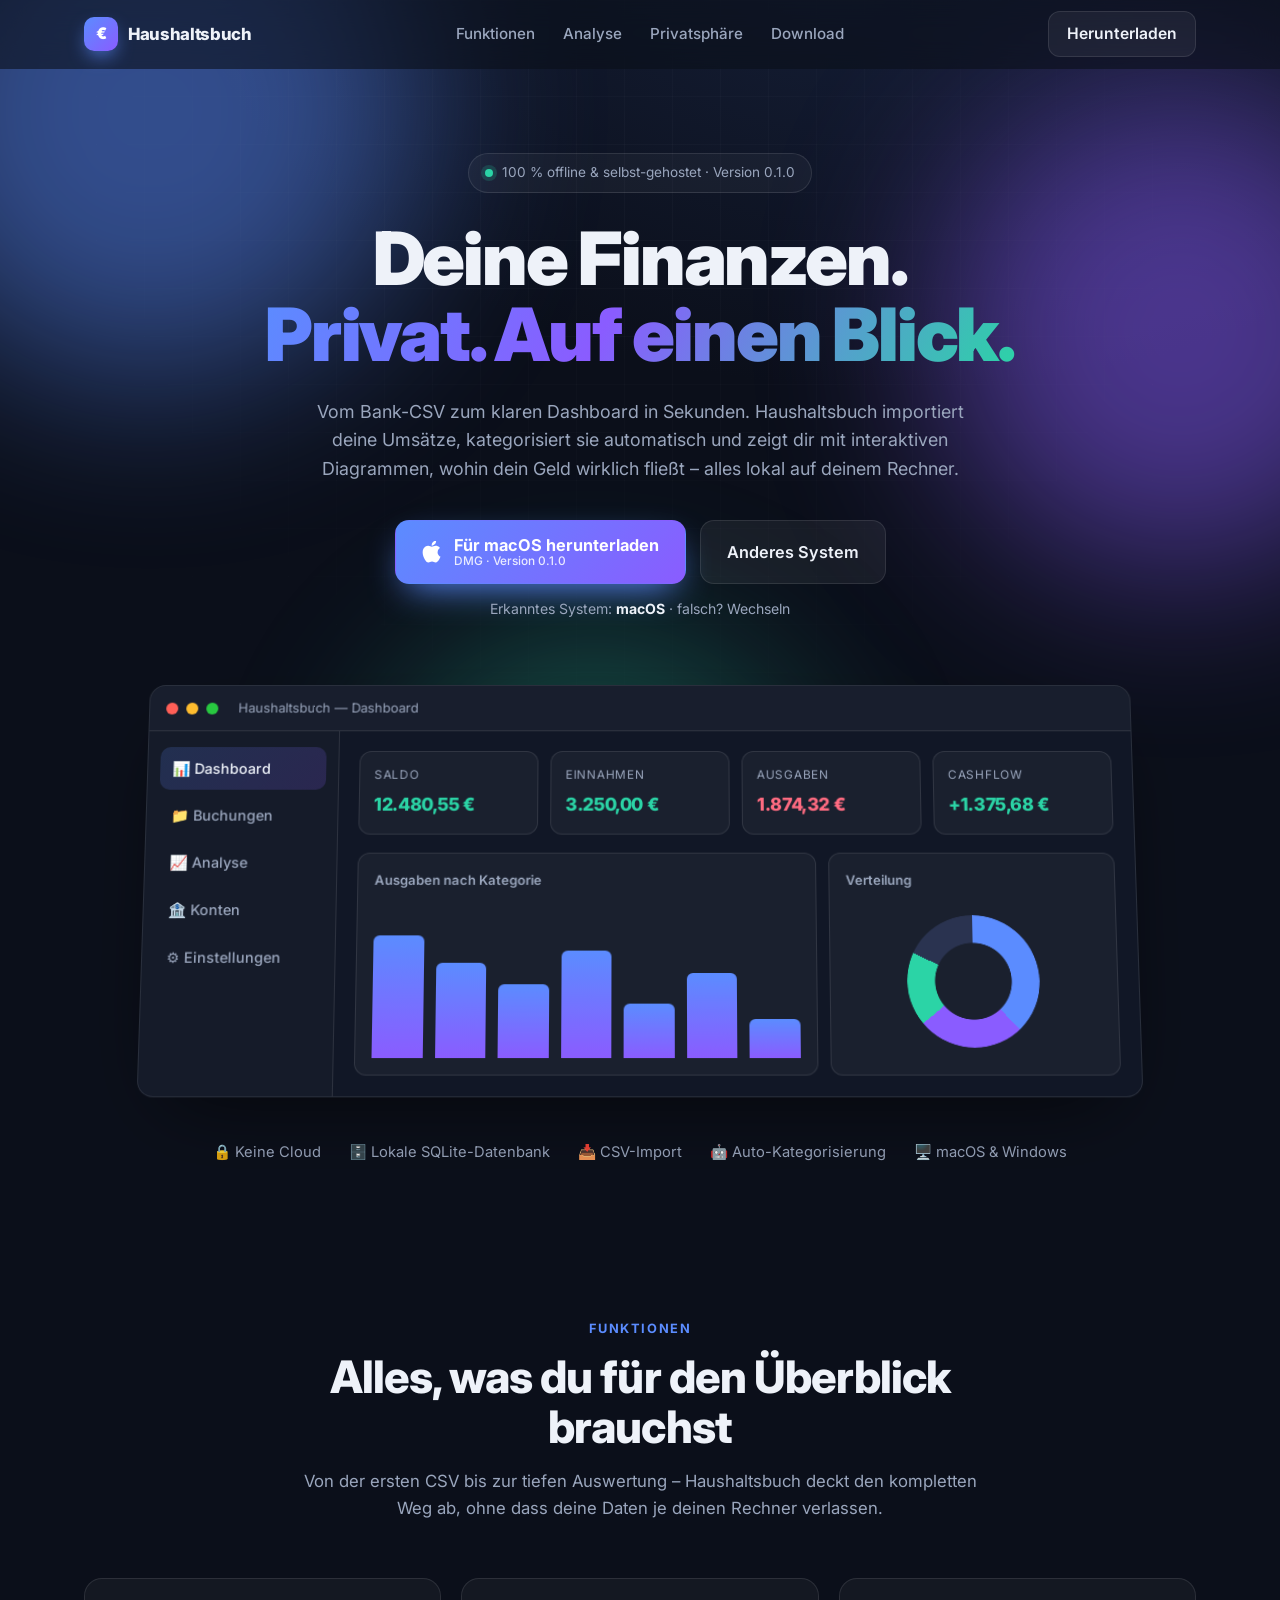
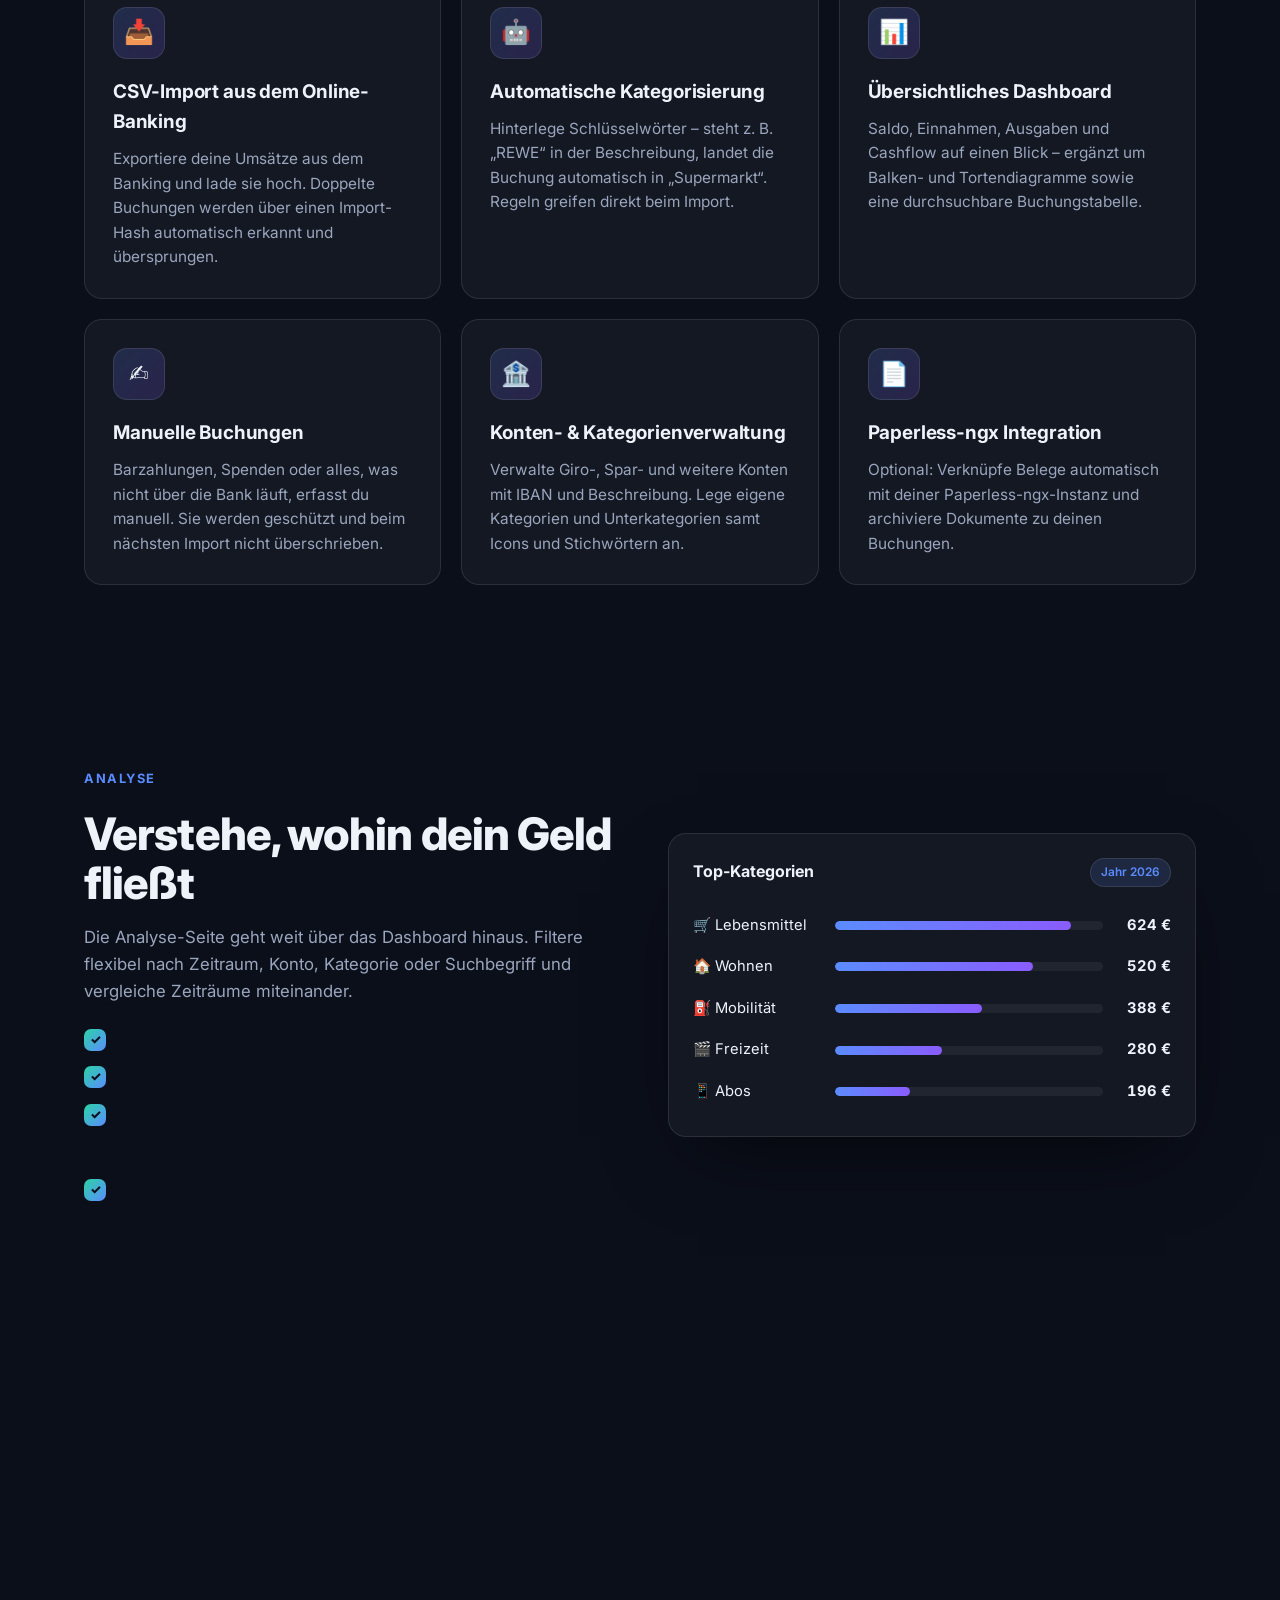
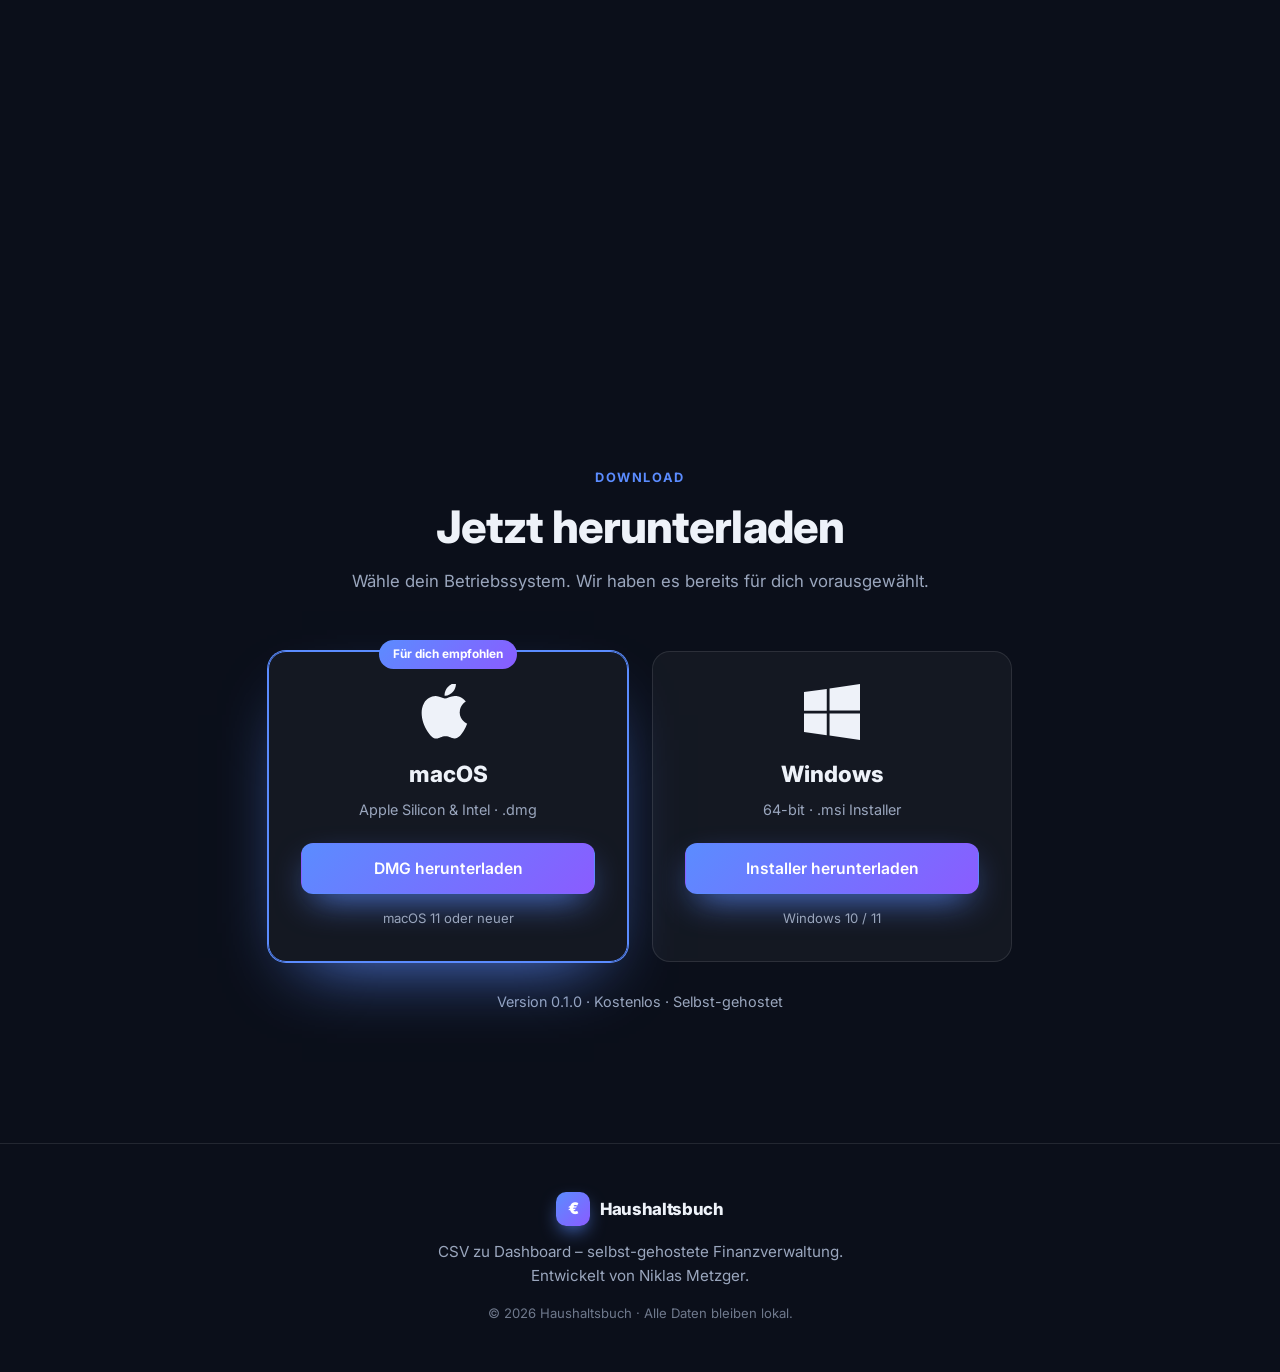
==== index.html @ 510caa5b "Initial commit: Landing page" ====
<!DOCTYPE html>
<html lang="de">
<head>
  <meta charset="UTF-8" />
  <meta name="viewport" content="width=device-width, initial-scale=1.0" />
  <title>Haushaltsbuch – Deine Finanzen. Privat. Auf einen Blick.</title>
  <meta name="description" content="Haushaltsbuch ist eine selbst-gehostete Desktop-App für deine Finanzen: CSV-Import, automatische Kategorisierung, Dashboard und tiefe Analysen – komplett offline und privat." />
  <meta name="theme-color" content="#0b0f1a" />
  <link rel="preconnect" href="https://fonts.googleapis.com" />
  <link rel="preconnect" href="https://fonts.gstatic.com" crossorigin />
  <link href="https://fonts.googleapis.com/css2?family=Inter:wght@400;500;600;700;800;900&display=swap" rel="stylesheet" />
  <link rel="stylesheet" href="styles.css" />
</head>
<body>
  <!-- Animierter Hintergrund -->
  <div class="bg-aurora" aria-hidden="true">
    <div class="blob blob-1"></div>
    <div class="blob blob-2"></div>
    <div class="blob blob-3"></div>
    <div class="grid-overlay"></div>
  </div>

  <!-- Navigation -->
  <header class="nav" id="nav">
    <div class="container nav-inner">
      <a class="brand" href="#top">
        <span class="brand-mark">€</span>
        <span class="brand-name">Haushaltsbuch</span>
      </a>
      <nav class="nav-links">
        <a href="#features">Funktionen</a>
        <a href="#analyse">Analyse</a>
        <a href="#privacy">Privatsphäre</a>
        <a href="#download">Download</a>
      </nav>
      <a href="#download" class="btn btn-ghost nav-cta">Herunterladen</a>
    </div>
  </header>

  <!-- Hero -->
  <main id="top">
    <section class="hero container">
      <div class="hero-badge">
        <span class="dot"></span> 100&nbsp;% offline &amp; selbst-gehostet · Version 0.1.0
      </div>
      <h1 class="hero-title">
        Deine Finanzen.<br />
        <span class="gradient-text">Privat. Auf einen Blick.</span>
      </h1>
      <p class="hero-sub">
        Vom Bank-CSV zum klaren Dashboard in Sekunden. Haushaltsbuch importiert deine
        Umsätze, kategorisiert sie automatisch und zeigt dir mit interaktiven Diagrammen,
        wohin dein Geld wirklich fließt – alles lokal auf deinem Rechner.
      </p>

      <!-- Download-Bereich mit OS-Erkennung -->
      <div class="hero-cta" id="download-hero">
        <a href="#" class="btn btn-primary btn-lg" id="primary-download">
          <span class="os-icon" id="primary-os-icon"></span>
          <span class="btn-label">
            <span class="btn-main" id="primary-download-label">Herunterladen</span>
            <span class="btn-sub" id="primary-download-sub">Wird erkannt …</span>
          </span>
        </a>
        <button class="btn btn-secondary btn-lg" id="toggle-os" type="button">
          Anderes System
        </button>
      </div>
      <p class="hero-detect" id="detect-note">System wird erkannt …</p>

      <!-- App-Mockup -->
      <div class="hero-shot">
        <div class="window">
          <div class="window-bar">
            <span class="wb-dot red"></span>
            <span class="wb-dot yellow"></span>
            <span class="wb-dot green"></span>
            <span class="window-title">Haushaltsbuch — Dashboard</span>
          </div>
          <div class="window-body">
            <aside class="app-side">
              <div class="side-item active">📊 Dashboard</div>
              <div class="side-item">📁 Buchungen</div>
              <div class="side-item">📈 Analyse</div>
              <div class="side-item">🏦 Konten</div>
              <div class="side-item">⚙️ Einstellungen</div>
            </aside>
            <div class="app-main">
              <div class="kpi-row">
                <div class="kpi">
                  <span class="kpi-label">Saldo</span>
                  <span class="kpi-value pos">12.480,55 €</span>
                </div>
                <div class="kpi">
                  <span class="kpi-label">Einnahmen</span>
                  <span class="kpi-value pos">3.250,00 €</span>
                </div>
                <div class="kpi">
                  <span class="kpi-label">Ausgaben</span>
                  <span class="kpi-value neg">1.874,32 €</span>
                </div>
                <div class="kpi">
                  <span class="kpi-label">Cashflow</span>
                  <span class="kpi-value pos">+1.375,68 €</span>
                </div>
              </div>
              <div class="chart-row">
                <div class="chart-card">
                  <span class="chart-title">Ausgaben nach Kategorie</span>
                  <div class="bars">
                    <span style="--h: 80%"></span>
                    <span style="--h: 62%"></span>
                    <span style="--h: 48%"></span>
                    <span style="--h: 70%"></span>
                    <span style="--h: 35%"></span>
                    <span style="--h: 55%"></span>
                    <span style="--h: 25%"></span>
                  </div>
                </div>
                <div class="chart-card">
                  <span class="chart-title">Verteilung</span>
                  <div class="donut"></div>
                </div>
              </div>
            </div>
          </div>
        </div>
      </div>

      <div class="trust-row">
        <span>🔒 Keine Cloud</span>
        <span>🗄️ Lokale SQLite-Datenbank</span>
        <span>📥 CSV-Import</span>
        <span>🤖 Auto-Kategorisierung</span>
        <span>🖥️ macOS &amp; Windows</span>
      </div>
    </section>

    <!-- Features -->
    <section class="section container" id="features">
      <div class="section-head">
        <span class="eyebrow">Funktionen</span>
        <h2>Alles, was du für den Überblick brauchst</h2>
        <p>Von der ersten CSV bis zur tiefen Auswertung – Haushaltsbuch deckt den
          kompletten Weg ab, ohne dass deine Daten je deinen Rechner verlassen.</p>
      </div>

      <div class="feature-grid">
        <article class="feature-card">
          <div class="fc-icon">📥</div>
          <h3>CSV-Import aus dem Online-Banking</h3>
          <p>Exportiere deine Umsätze aus dem Banking und lade sie hoch. Doppelte Buchungen
            werden über einen Import-Hash automatisch erkannt und übersprungen.</p>
        </article>
        <article class="feature-card">
          <div class="fc-icon">🤖</div>
          <h3>Automatische Kategorisierung</h3>
          <p>Hinterlege Schlüsselwörter – steht z.&nbsp;B. „REWE“ in der Beschreibung, landet
            die Buchung automatisch in „Supermarkt“. Regeln greifen direkt beim Import.</p>
        </article>
        <article class="feature-card">
          <div class="fc-icon">📊</div>
          <h3>Übersichtliches Dashboard</h3>
          <p>Saldo, Einnahmen, Ausgaben und Cashflow auf einen Blick – ergänzt um
            Balken- und Tortendiagramme sowie eine durchsuchbare Buchungstabelle.</p>
        </article>
        <article class="feature-card">
          <div class="fc-icon">✍️</div>
          <h3>Manuelle Buchungen</h3>
          <p>Barzahlungen, Spenden oder alles, was nicht über die Bank läuft, erfasst du
            manuell. Sie werden geschützt und beim nächsten Import nicht überschrieben.</p>
        </article>
        <article class="feature-card">
          <div class="fc-icon">🏦</div>
          <h3>Konten- &amp; Kategorienverwaltung</h3>
          <p>Verwalte Giro-, Spar- und weitere Konten mit IBAN und Beschreibung. Lege eigene
            Kategorien und Unterkategorien samt Icons und Stichwörtern an.</p>
        </article>
        <article class="feature-card">
          <div class="fc-icon">📄</div>
          <h3>Paperless-ngx Integration</h3>
          <p>Optional: Verknüpfe Belege automatisch mit deiner Paperless-ngx-Instanz und
            archiviere Dokumente zu deinen Buchungen.</p>
        </article>
      </div>
    </section>

    <!-- Analyse Showcase -->
    <section class="section container" id="analyse">
      <div class="split">
        <div class="split-text">
          <span class="eyebrow">Analyse</span>
          <h2>Verstehe, wohin dein Geld fließt</h2>
          <p>Die Analyse-Seite geht weit über das Dashboard hinaus. Filtere flexibel nach
            Zeitraum, Konto, Kategorie oder Suchbegriff und vergleiche Zeiträume miteinander.</p>
          <ul class="check-list">
            <li>Top-Kategorien nach Ausgaben</li>
            <li>Prozentualer Anteil je Kategorie</li>
            <li>Vergleichsansichten über Monate &amp; Jahre</li>
            <li>Voller Filtersatz: Jahr, Monat, Konto, Kategorie, Suche</li>
            <li>Export gefilterter Buchungen als CSV</li>
          </ul>
        </div>
        <div class="split-visual">
          <div class="analysis-card">
            <div class="ac-head">
              <span>Top-Kategorien</span>
              <span class="ac-pill">Jahr 2026</span>
            </div>
            <div class="ac-row"><span>🛒 Lebensmittel</span><span class="ac-bar"><i style="--w:88%"></i></span><b>624 €</b></div>
            <div class="ac-row"><span>🏠 Wohnen</span><span class="ac-bar"><i style="--w:74%"></i></span><b>520 €</b></div>
            <div class="ac-row"><span>⛽ Mobilität</span><span class="ac-bar"><i style="--w:55%"></i></span><b>388 €</b></div>
            <div class="ac-row"><span>🎬 Freizeit</span><span class="ac-bar"><i style="--w:40%"></i></span><b>280 €</b></div>
            <div class="ac-row"><span>📱 Abos</span><span class="ac-bar"><i style="--w:28%"></i></span><b>196 €</b></div>
          </div>
        </div>
      </div>
    </section>

    <!-- Privacy -->
    <section class="section container" id="privacy">
      <div class="privacy-band">
        <div class="pb-content">
          <span class="eyebrow light">Privatsphäre by Design</span>
          <h2>Deine Daten bleiben bei dir – Punkt.</h2>
          <p>Haushaltsbuch läuft als native Desktop-App. Alle Buchungen liegen in einer
            lokalen SQLite-Datenbank auf deinem Gerät. Keine Konten, kein Tracking,
            keine Cloud, kein Abo.</p>
          <div class="pb-stats">
            <div><b>0</b><span>Daten in der Cloud</span></div>
            <div><b>1</b><span>lokale Datenbank-Datei</span></div>
            <div><b>∞</b><span>Buchungen &amp; Konten</span></div>
          </div>
        </div>
      </div>
    </section>

    <!-- Download -->
    <section class="section container" id="download">
      <div class="section-head">
        <span class="eyebrow">Download</span>
        <h2>Jetzt herunterladen</h2>
        <p>Wähle dein Betriebssystem. Wir haben es bereits für dich vorausgewählt.</p>
      </div>

      <div class="download-grid">
        <div class="dl-card" data-os="mac" id="dl-mac">
          <div class="dl-os-icon mac"></div>
          <h3>macOS</h3>
          <p class="dl-meta">Apple Silicon &amp; Intel · .dmg</p>
          <a class="btn btn-primary btn-block" href="assets/downloads/Haushaltsbuch_0.1.0_macos.dmg" download>
            DMG herunterladen
          </a>
          <span class="dl-note">macOS 11 oder neuer</span>
        </div>

        <div class="dl-card" data-os="windows" id="dl-windows">
          <div class="dl-os-icon win"></div>
          <h3>Windows</h3>
          <p class="dl-meta">64-bit · .msi Installer</p>
          <a class="btn btn-primary btn-block" href="assets/downloads/Haushaltsbuch_0.1.0_x64.msi" download>
            Installer herunterladen
          </a>
          <span class="dl-note">Windows 10 / 11</span>
        </div>
      </div>
      <p class="dl-foot">Version 0.1.0 · Kostenlos · Selbst-gehostet</p>
    </section>
  </main>

  <footer class="footer">
    <div class="container footer-inner">
      <div class="brand">
        <span class="brand-mark">€</span>
        <span class="brand-name">Haushaltsbuch</span>
      </div>
      <p class="footer-copy">CSV zu Dashboard – selbst-gehostete Finanzverwaltung.<br />
        Entwickelt von Niklas Metzger.</p>
      <p class="footer-fine">© <span id="year"></span> Haushaltsbuch · Alle Daten bleiben lokal.</p>
    </div>
  </footer>

  <script src="app.js"></script>
</body>
</html>
---- styles.css ----
/* ===== Tokens ===== */
:root {
  --bg: #0b0f1a;
  --bg-soft: #111726;
  --surface: rgba(255, 255, 255, 0.04);
  --surface-2: rgba(255, 255, 255, 0.06);
  --border: rgba(255, 255, 255, 0.10);
  --text: #eef2f9;
  --muted: #9aa6bd;
  --brand: #5b8cff;
  --brand-2: #8a5cff;
  --accent: #2bd4a6;
  --neg: #ff6b81;
  --radius: 18px;
  --radius-sm: 12px;
  --maxw: 1160px;
  --shadow: 0 30px 80px -30px rgba(0, 0, 0, 0.7);
}

* { box-sizing: border-box; margin: 0; padding: 0; }

html { scroll-behavior: smooth; }

body {
  font-family: 'Inter', system-ui, -apple-system, sans-serif;
  background: var(--bg);
  color: var(--text);
  line-height: 1.6;
  -webkit-font-smoothing: antialiased;
  overflow-x: hidden;
}

.container { width: 100%; max-width: var(--maxw); margin-inline: auto; padding-inline: 24px; }

a { color: inherit; text-decoration: none; }

/* ===== Animated background ===== */
.bg-aurora {
  position: fixed; inset: 0; z-index: -1; overflow: hidden;
  background: radial-gradient(1200px 800px at 70% -10%, #16203a 0%, transparent 60%), var(--bg);
}
.blob { position: absolute; border-radius: 50%; filter: blur(90px); opacity: 0.5; will-change: transform; }
.blob-1 { width: 540px; height: 540px; background: var(--brand); top: -160px; left: -120px; animation: float1 18s ease-in-out infinite; }
.blob-2 { width: 480px; height: 480px; background: var(--brand-2); top: 10%; right: -140px; animation: float2 22s ease-in-out infinite; }
.blob-3 { width: 420px; height: 420px; background: var(--accent); bottom: -160px; left: 30%; animation: float3 26s ease-in-out infinite; opacity: 0.35; }
.grid-overlay {
  position: absolute; inset: 0;
  background-image: linear-gradient(var(--border) 1px, transparent 1px), linear-gradient(90deg, var(--border) 1px, transparent 1px);
  background-size: 48px 48px;
  mask-image: radial-gradient(circle at 50% 20%, black, transparent 75%);
  opacity: 0.25;
}
@keyframes float1 { 50% { transform: translate(80px, 60px) scale(1.1); } }
@keyframes float2 { 50% { transform: translate(-70px, 50px) scale(1.05); } }
@keyframes float3 { 50% { transform: translate(40px, -60px) scale(1.12); } }

/* ===== Nav ===== */
.nav {
  position: sticky; top: 0; z-index: 50;
  backdrop-filter: blur(14px);
  background: rgba(11, 15, 26, 0.6);
  border-bottom: 1px solid transparent;
  transition: border-color .3s, background .3s;
}
.nav.scrolled { border-color: var(--border); background: rgba(11, 15, 26, 0.85); }
.nav-inner { display: flex; align-items: center; justify-content: space-between; height: 68px; }
.brand { display: flex; align-items: center; gap: 10px; font-weight: 800; }
.brand-mark {
  display: grid; place-items: center; width: 34px; height: 34px; border-radius: 10px;
  background: linear-gradient(135deg, var(--brand), var(--brand-2));
  font-weight: 900; color: white; box-shadow: 0 8px 20px -6px var(--brand);
}
.brand-name { font-size: 1.05rem; letter-spacing: -0.02em; }
.nav-links { display: flex; gap: 28px; }
.nav-links a { color: var(--muted); font-weight: 500; font-size: 0.95rem; transition: color .2s; }
.nav-links a:hover { color: var(--text); }
.nav-cta { padding: 9px 18px !important; }

/* ===== Buttons ===== */
.btn {
  display: inline-flex; align-items: center; justify-content: center; gap: 10px;
  font-family: inherit; font-weight: 600; font-size: 0.98rem; cursor: pointer;
  border: 1px solid transparent; border-radius: 12px; padding: 12px 22px;
  transition: transform .15s ease, box-shadow .25s ease, background .25s ease, border-color .25s;
}
.btn:active { transform: translateY(1px); }
.btn-primary {
  background: linear-gradient(135deg, var(--brand), var(--brand-2)); color: white;
  box-shadow: 0 14px 36px -12px var(--brand);
}
.btn-primary:hover { box-shadow: 0 18px 44px -10px var(--brand); transform: translateY(-2px); }
.btn-secondary { background: var(--surface-2); color: var(--text); border-color: var(--border); }
.btn-secondary:hover { background: var(--surface); border-color: rgba(255,255,255,0.22); }
.btn-ghost { background: var(--surface-2); border-color: var(--border); color: var(--text); }
.btn-ghost:hover { border-color: rgba(255,255,255,0.25); }
.btn-lg { padding: 15px 26px; font-size: 1.02rem; border-radius: 14px; }
.btn-block { width: 100%; }
.btn-label { display: flex; flex-direction: column; align-items: flex-start; line-height: 1.15; }
.btn-main { font-weight: 700; }
.btn-sub { font-size: 0.74rem; font-weight: 500; opacity: 0.85; }

/* OS icon in button */
.os-icon { width: 22px; height: 22px; display: inline-block; background: currentColor;
  -webkit-mask-size: contain; mask-size: contain; -webkit-mask-repeat: no-repeat; mask-repeat: no-repeat;
  -webkit-mask-position: center; mask-position: center; }
.os-icon.mac { -webkit-mask-image: url("assets/apple.svg"); mask-image: url("assets/apple.svg"); }
.os-icon.win { -webkit-mask-image: url("assets/windows.svg"); mask-image: url("assets/windows.svg"); }

/* ===== Hero ===== */
.hero { text-align: center; padding-top: 84px; padding-bottom: 60px; }
.hero-badge {
  display: inline-flex; align-items: center; gap: 9px;
  background: var(--surface); border: 1px solid var(--border); color: var(--muted);
  padding: 8px 16px; border-radius: 999px; font-size: 0.85rem; margin-bottom: 28px;
}
.hero-badge .dot { width: 8px; height: 8px; border-radius: 50%; background: var(--accent); box-shadow: 0 0 0 4px rgba(43,212,166,.18); }
.hero-title { font-size: clamp(2.6rem, 6vw, 4.6rem); font-weight: 900; letter-spacing: -0.03em; line-height: 1.04; }
.gradient-text {
  background: linear-gradient(120deg, var(--brand), var(--brand-2) 45%, var(--accent));
  -webkit-background-clip: text; background-clip: text; -webkit-text-fill-color: transparent;
}
.hero-sub { max-width: 660px; margin: 24px auto 0; color: var(--muted); font-size: 1.12rem; }

.hero-cta { display: flex; gap: 14px; justify-content: center; flex-wrap: wrap; margin-top: 36px; }
.hero-detect { margin-top: 14px; color: var(--muted); font-size: 0.88rem; }
.hero-detect b { color: var(--text); }

/* ===== App mockup ===== */
.hero-shot { margin-top: 64px; perspective: 1600px; }
.window {
  max-width: 980px; margin-inline: auto; text-align: left;
  background: var(--bg-soft); border: 1px solid var(--border); border-radius: 16px;
  box-shadow: var(--shadow); overflow: hidden;
  transform: rotateX(6deg); transform-origin: top center;
  animation: rise 1s cubic-bezier(.2,.7,.2,1) both;
}
@keyframes rise { from { opacity: 0; transform: rotateX(16deg) translateY(40px); } to { opacity: 1; transform: rotateX(6deg) translateY(0); } }
.window-bar { display: flex; align-items: center; gap: 8px; padding: 12px 16px; background: rgba(255,255,255,0.03); border-bottom: 1px solid var(--border); }
.wb-dot { width: 12px; height: 12px; border-radius: 50%; }
.wb-dot.red { background: #ff5f57; } .wb-dot.yellow { background: #febc2e; } .wb-dot.green { background: #28c840; }
.window-title { margin-left: 12px; font-size: 0.82rem; color: var(--muted); }
.window-body { display: grid; grid-template-columns: 190px 1fr; min-height: 360px; }
.app-side { border-right: 1px solid var(--border); padding: 16px 12px; display: flex; flex-direction: column; gap: 4px; background: rgba(255,255,255,0.015); }
.side-item { padding: 10px 12px; border-radius: 10px; color: var(--muted); font-size: 0.9rem; font-weight: 500; }
.side-item.active { background: linear-gradient(135deg, rgba(91,140,255,.18), rgba(138,92,255,.18)); color: var(--text); }
.app-main { padding: 20px; display: flex; flex-direction: column; gap: 18px; }
.kpi-row { display: grid; grid-template-columns: repeat(4, 1fr); gap: 12px; }
.kpi { background: var(--surface); border: 1px solid var(--border); border-radius: var(--radius-sm); padding: 14px; display: flex; flex-direction: column; gap: 6px; }
.kpi-label { font-size: 0.74rem; color: var(--muted); text-transform: uppercase; letter-spacing: .06em; }
.kpi-value { font-size: 1.12rem; font-weight: 800; letter-spacing: -0.02em; }
.kpi-value.pos { color: var(--accent); } .kpi-value.neg { color: var(--neg); }
.chart-row { display: grid; grid-template-columns: 1.6fr 1fr; gap: 12px; flex: 1; }
.chart-card { background: var(--surface); border: 1px solid var(--border); border-radius: var(--radius-sm); padding: 16px; display: flex; flex-direction: column; gap: 14px; }
.chart-title { font-size: 0.82rem; color: var(--muted); font-weight: 600; }
.bars { display: flex; align-items: flex-end; gap: 12px; height: 150px; }
.bars span { flex: 1; height: var(--h); border-radius: 6px 6px 0 0;
  background: linear-gradient(180deg, var(--brand), var(--brand-2)); animation: grow 1.2s cubic-bezier(.2,.7,.2,1) both; }
@keyframes grow { from { height: 0; } }
.donut { width: 130px; height: 130px; margin: auto; border-radius: 50%;
  background: conic-gradient(var(--brand) 0 38%, var(--brand-2) 38% 64%, var(--accent) 64% 82%, #2a3350 82% 100%);
  -webkit-mask: radial-gradient(circle 38px at center, transparent 98%, black 100%); mask: radial-gradient(circle 38px at center, transparent 98%, black 100%); }

.trust-row { display: flex; flex-wrap: wrap; gap: 14px 28px; justify-content: center; margin-top: 48px; color: var(--muted); font-size: 0.92rem; }

/* ===== Sections ===== */
.section { padding-block: 90px; }
.section-head { text-align: center; max-width: 680px; margin: 0 auto 56px; }
.eyebrow { display: inline-block; font-size: 0.8rem; font-weight: 700; letter-spacing: .12em; text-transform: uppercase;
  color: var(--brand); margin-bottom: 14px; }
.eyebrow.light { color: rgba(255,255,255,0.7); }
.section h2 { font-size: clamp(1.9rem, 4vw, 2.8rem); font-weight: 800; letter-spacing: -0.02em; line-height: 1.1; }
.section-head p { margin-top: 16px; color: var(--muted); font-size: 1.05rem; }

/* Feature grid */
.feature-grid { display: grid; grid-template-columns: repeat(3, 1fr); gap: 20px; }
.feature-card { background: var(--surface); border: 1px solid var(--border); border-radius: var(--radius); padding: 28px;
  transition: transform .25s, border-color .25s, background .25s; }
.feature-card:hover { transform: translateY(-6px); border-color: rgba(91,140,255,.45); background: var(--surface-2); }
.fc-icon { width: 52px; height: 52px; display: grid; place-items: center; font-size: 1.5rem; border-radius: 14px;
  background: linear-gradient(135deg, rgba(91,140,255,.18), rgba(138,92,255,.18)); border: 1px solid var(--border); margin-bottom: 18px; }
.feature-card h3 { font-size: 1.18rem; font-weight: 700; letter-spacing: -0.01em; }
.feature-card p { margin-top: 10px; color: var(--muted); font-size: 0.96rem; }

/* Split / analysis */
.split { display: grid; grid-template-columns: 1fr 1fr; gap: 56px; align-items: center; }
.split-text h2 { margin-top: 6px; }
.split-text > p { margin-top: 16px; color: var(--muted); font-size: 1.05rem; }
.check-list { list-style: none; margin-top: 24px; display: flex; flex-direction: column; gap: 12px; }
.check-list li { position: relative; padding-left: 32px; color: var(--text); }
.check-list li::before { content: "✓"; position: absolute; left: 0; top: 0; width: 22px; height: 22px; border-radius: 7px;
  display: grid; place-items: center; font-size: 0.8rem; font-weight: 800; color: var(--bg);
  background: linear-gradient(135deg, var(--accent), var(--brand)); }
.analysis-card { background: var(--surface); border: 1px solid var(--border); border-radius: var(--radius); padding: 24px; box-shadow: var(--shadow); }
.ac-head { display: flex; justify-content: space-between; align-items: center; margin-bottom: 18px; font-weight: 700; }
.ac-pill { font-size: 0.74rem; font-weight: 600; color: var(--brand); background: rgba(91,140,255,.14); border: 1px solid var(--border); padding: 4px 10px; border-radius: 999px; }
.ac-row { display: grid; grid-template-columns: 130px 1fr 56px; align-items: center; gap: 12px; padding: 9px 0; font-size: 0.92rem; }
.ac-row b { text-align: right; font-variant-numeric: tabular-nums; }
.ac-bar { height: 9px; background: rgba(255,255,255,0.06); border-radius: 999px; overflow: hidden; }
.ac-bar i { display: block; height: 100%; width: var(--w); border-radius: 999px; background: linear-gradient(90deg, var(--brand), var(--brand-2)); animation: barw 1.1s ease both; }
@keyframes barw { from { width: 0; } }

/* Privacy band */
.privacy-band { border-radius: 28px; overflow: hidden; position: relative;
  background: linear-gradient(135deg, rgba(91,140,255,.16), rgba(138,92,255,.16)); border: 1px solid var(--border); }
.pb-content { padding: 64px 48px; text-align: center; max-width: 720px; margin: 0 auto; }
.pb-content > p { margin-top: 16px; color: var(--muted); font-size: 1.08rem; }
.pb-stats { display: flex; justify-content: center; gap: 56px; margin-top: 40px; flex-wrap: wrap; }
.pb-stats div { display: flex; flex-direction: column; gap: 4px; }
.pb-stats b { font-size: 2.6rem; font-weight: 900; letter-spacing: -0.03em;
  background: linear-gradient(120deg, var(--brand), var(--accent)); -webkit-background-clip: text; background-clip: text; -webkit-text-fill-color: transparent; }
.pb-stats span { color: var(--muted); font-size: 0.9rem; }

/* Download */
.download-grid { display: grid; grid-template-columns: repeat(2, minmax(0, 360px)); gap: 24px; justify-content: center; }
.dl-card { background: var(--surface); border: 1px solid var(--border); border-radius: var(--radius); padding: 32px; text-align: center;
  transition: transform .25s, border-color .25s, box-shadow .25s; position: relative; }
.dl-card.recommended { border-color: var(--brand); box-shadow: 0 0 0 1px var(--brand), 0 30px 70px -34px var(--brand); transform: translateY(-4px); }
.dl-card.recommended::after { content: "Für dich empfohlen"; position: absolute; top: -12px; left: 50%; transform: translateX(-50%);
  background: linear-gradient(135deg, var(--brand), var(--brand-2)); color: white; font-size: 0.74rem; font-weight: 700;
  padding: 5px 14px; border-radius: 999px; white-space: nowrap; }
.dl-os-icon { width: 56px; height: 56px; margin: 0 auto 16px; background: var(--text);
  -webkit-mask-size: contain; mask-size: contain; -webkit-mask-repeat: no-repeat; mask-repeat: no-repeat; -webkit-mask-position: center; mask-position: center; }
.dl-os-icon.mac { -webkit-mask-image: url("assets/apple.svg"); mask-image: url("assets/apple.svg"); }
.dl-os-icon.win { -webkit-mask-image: url("assets/windows.svg"); mask-image: url("assets/windows.svg"); }
.dl-card h3 { font-size: 1.4rem; font-weight: 800; }
.dl-meta { color: var(--muted); font-size: 0.9rem; margin: 6px 0 22px; }
.dl-note { display: block; margin-top: 14px; color: var(--muted); font-size: 0.82rem; }
.dl-foot { text-align: center; margin-top: 28px; color: var(--muted); font-size: 0.9rem; }

/* Footer */
.footer { border-top: 1px solid var(--border); padding-block: 48px; margin-top: 40px; }
.footer-inner { display: flex; flex-direction: column; align-items: center; gap: 14px; text-align: center; }
.footer-copy { color: var(--muted); font-size: 0.95rem; }
.footer-fine { color: var(--muted); font-size: 0.82rem; opacity: 0.7; }

/* Reveal on scroll */
.reveal { opacity: 0; transform: translateY(28px); transition: opacity .7s ease, transform .7s ease; }
.reveal.in { opacity: 1; transform: none; }

/* ===== Responsive ===== */
@media (max-width: 900px) {
  .nav-links { display: none; }
  .feature-grid { grid-template-columns: 1fr 1fr; }
  .split { grid-template-columns: 1fr; gap: 36px; }
  .window-body { grid-template-columns: 1fr; }
  .app-side { flex-direction: row; overflow-x: auto; border-right: none; border-bottom: 1px solid var(--border); }
  .chart-row { grid-template-columns: 1fr; }
}
@media (max-width: 620px) {
  .feature-grid { grid-template-columns: 1fr; }
  .kpi-row { grid-template-columns: 1fr 1fr; }
  .download-grid { grid-template-columns: 1fr; }
  .pb-content { padding: 44px 24px; }
  .pb-stats { gap: 32px; }
  .hero-cta { flex-direction: column; }
  .btn-lg { width: 100%; }
}
@media (prefers-reduced-motion: reduce) {
  * { animation: none !important; transition: none !important; }
}
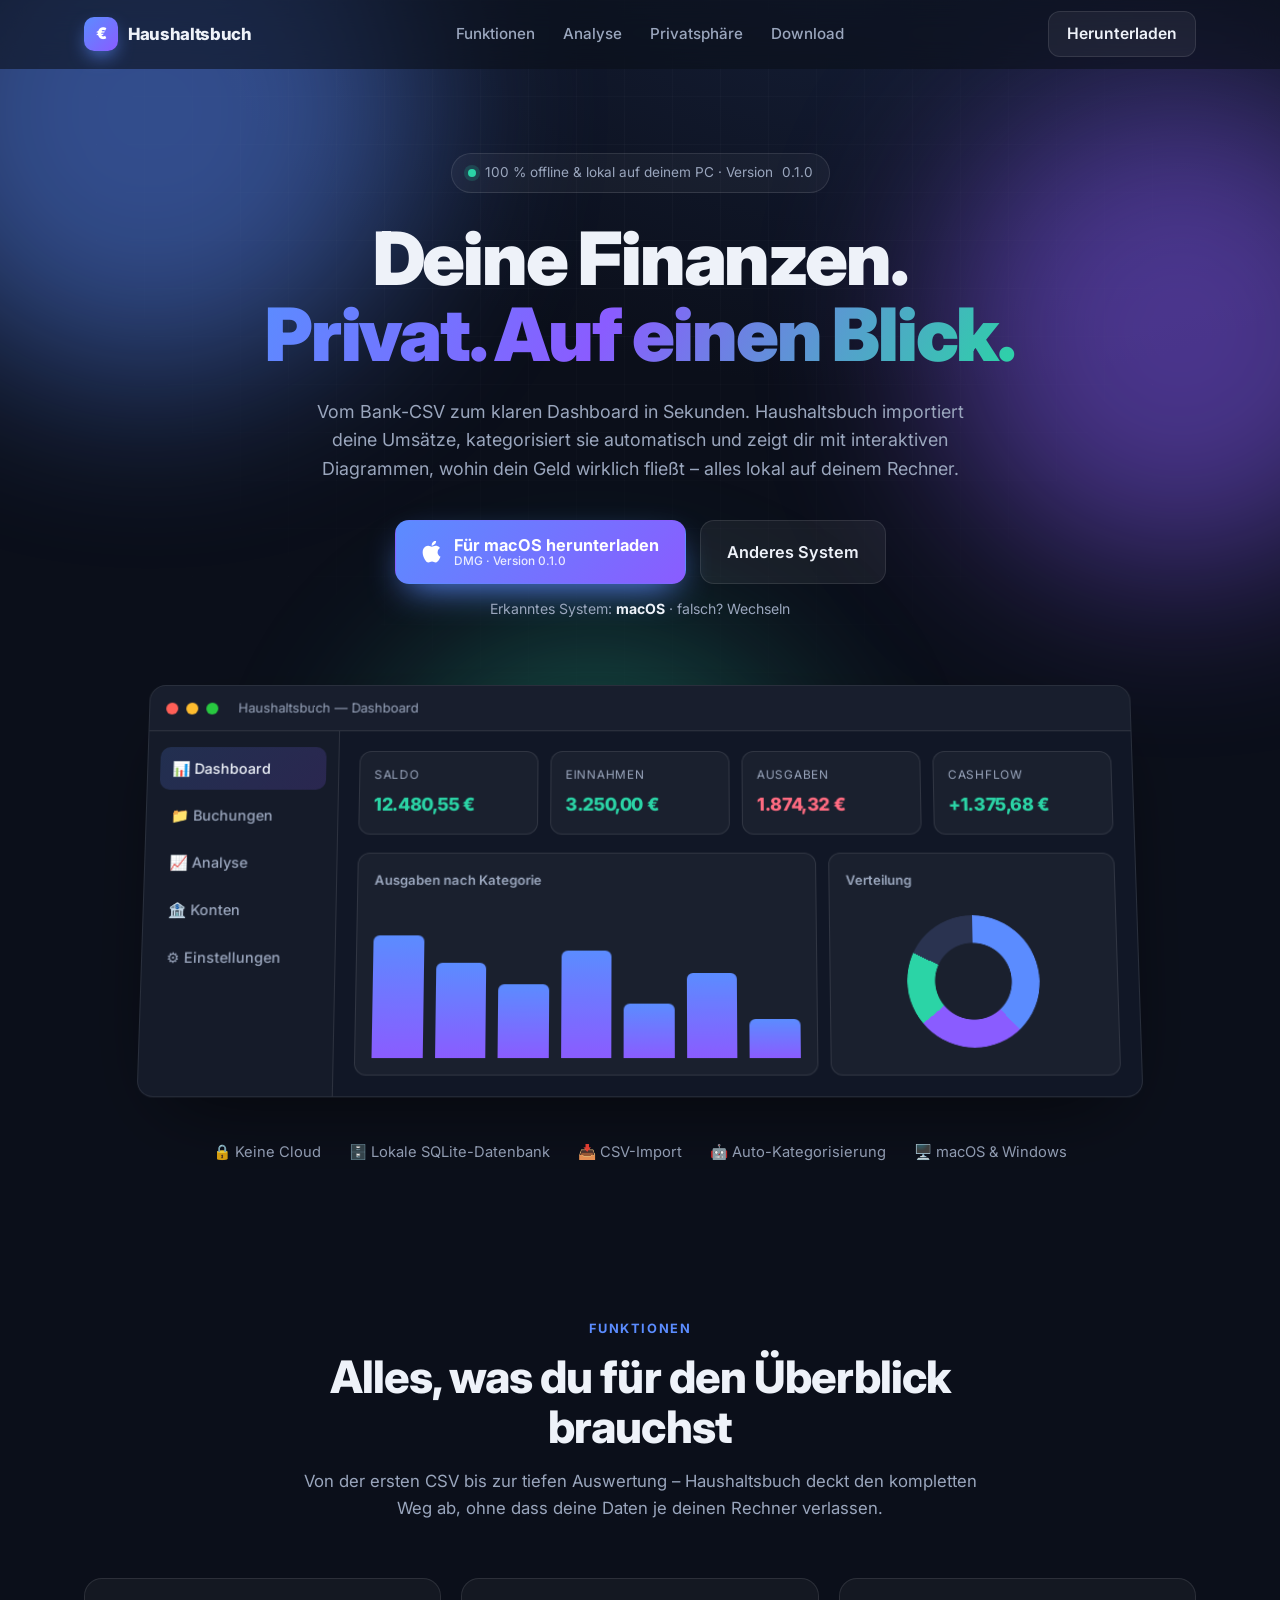
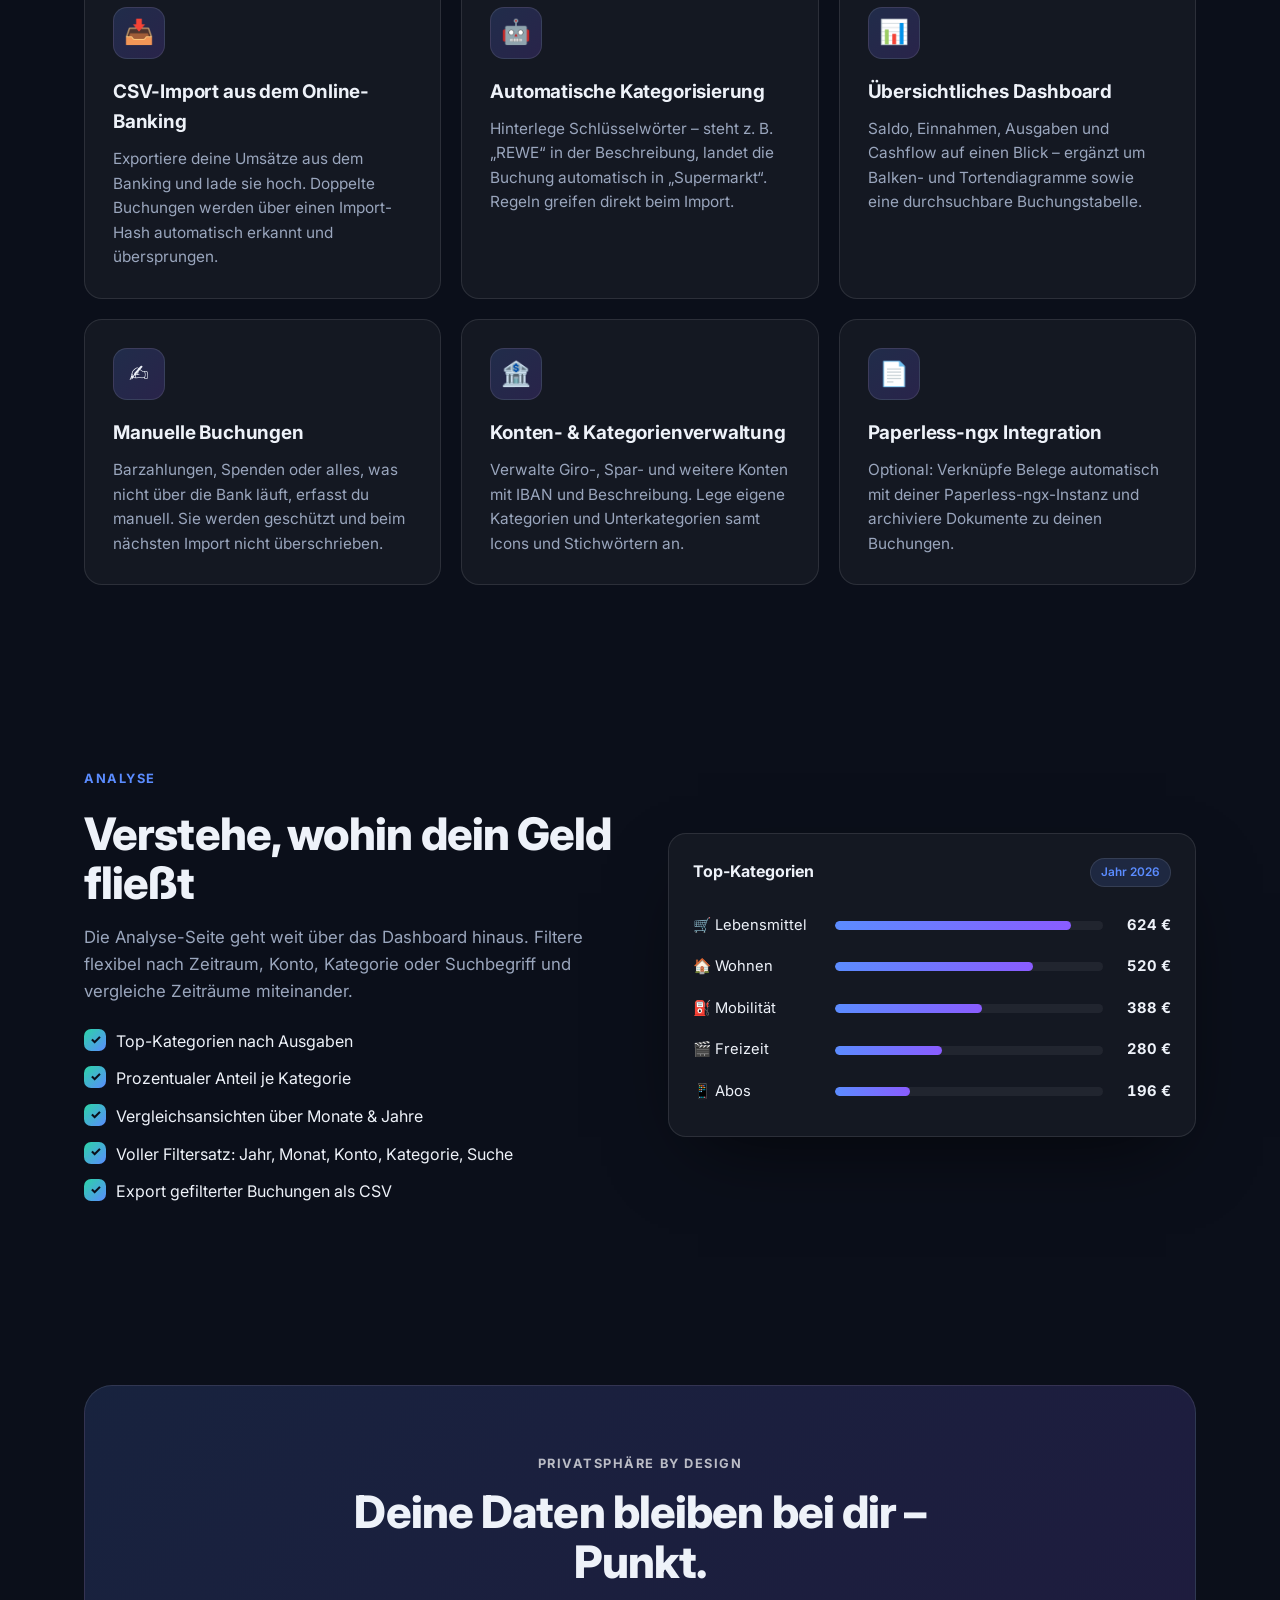
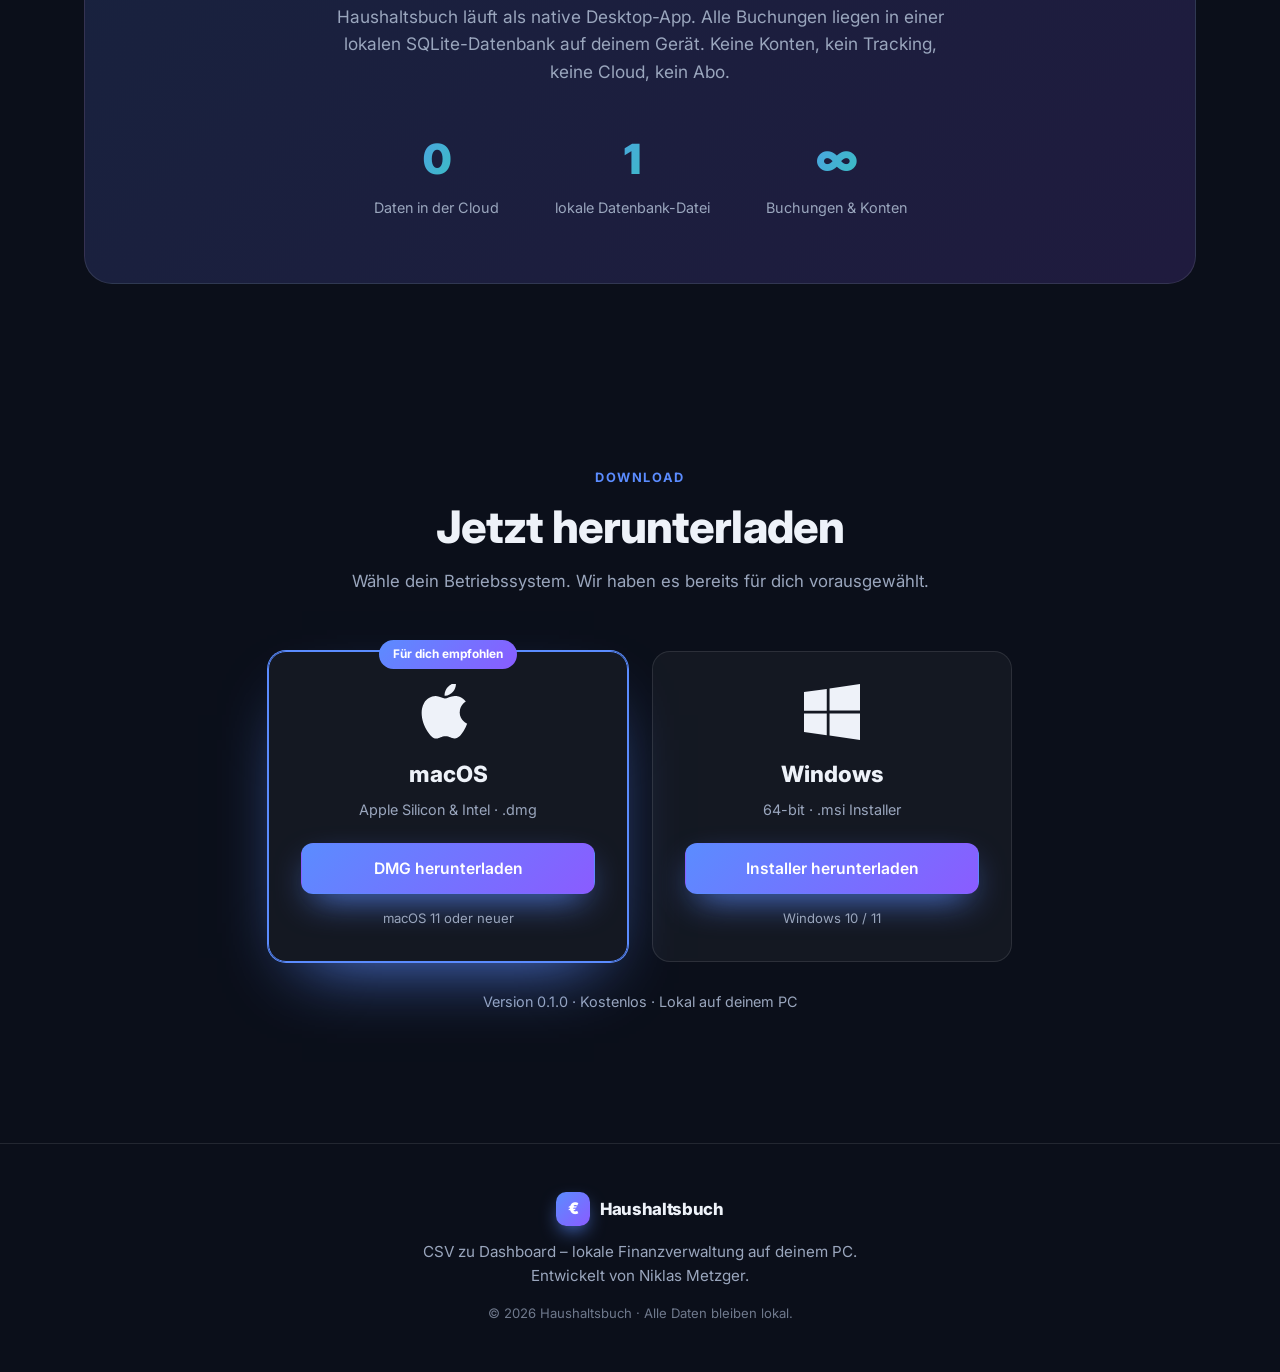
==== commit fe42c8dc: "Version zentral über VERSION-Variable, Karten-Links + Texte automatisch Co-Authored-By: Claude Opus " ====
--- a/index.html
+++ b/index.html
@@ -4,7 +4,7 @@
   <meta charset="UTF-8" />
   <meta name="viewport" content="width=device-width, initial-scale=1.0" />
   <title>Haushaltsbuch – Deine Finanzen. Privat. Auf einen Blick.</title>
-  <meta name="description" content="Haushaltsbuch ist eine selbst-gehostete Desktop-App für deine Finanzen: CSV-Import, automatische Kategorisierung, Dashboard und tiefe Analysen – komplett offline und privat." />
+  <meta name="description" content="Haushaltsbuch ist eine lokale Desktop-App für deine Finanzen, die komplett auf deinem PC läuft: CSV-Import, automatische Kategorisierung, Dashboard und tiefe Analysen – komplett offline und privat." />
   <meta name="theme-color" content="#0b0f1a" />
   <link rel="preconnect" href="https://fonts.googleapis.com" />
   <link rel="preconnect" href="https://fonts.gstatic.com" crossorigin />
@@ -41,7 +41,7 @@
   <main id="top">
     <section class="hero container">
       <div class="hero-badge">
-        <span class="dot"></span> 100&nbsp;% offline &amp; selbst-gehostet · Version 0.1.0
+        <span class="dot"></span> 100&nbsp;% offline &amp; lokal auf deinem PC · Version <span data-version>0.1.0</span>
       </div>
       <h1 class="hero-title">
         Deine Finanzen.<br />
@@ -264,7 +264,7 @@
           <span class="dl-note">Windows 10 / 11</span>
         </div>
       </div>
-      <p class="dl-foot">Version 0.1.0 · Kostenlos · Selbst-gehostet</p>
+      <p class="dl-foot">Version <span data-version>0.1.0</span> · Kostenlos · Lokal auf deinem PC</p>
     </section>
   </main>
 
@@ -274,7 +274,7 @@
         <span class="brand-mark">€</span>
         <span class="brand-name">Haushaltsbuch</span>
       </div>
-      <p class="footer-copy">CSV zu Dashboard – selbst-gehostete Finanzverwaltung.<br />
+      <p class="footer-copy">CSV zu Dashboard – lokale Finanzverwaltung auf deinem PC.<br />
         Entwickelt von Niklas Metzger.</p>
       <p class="footer-fine">© <span id="year"></span> Haushaltsbuch · Alle Daten bleiben lokal.</p>
     </div>
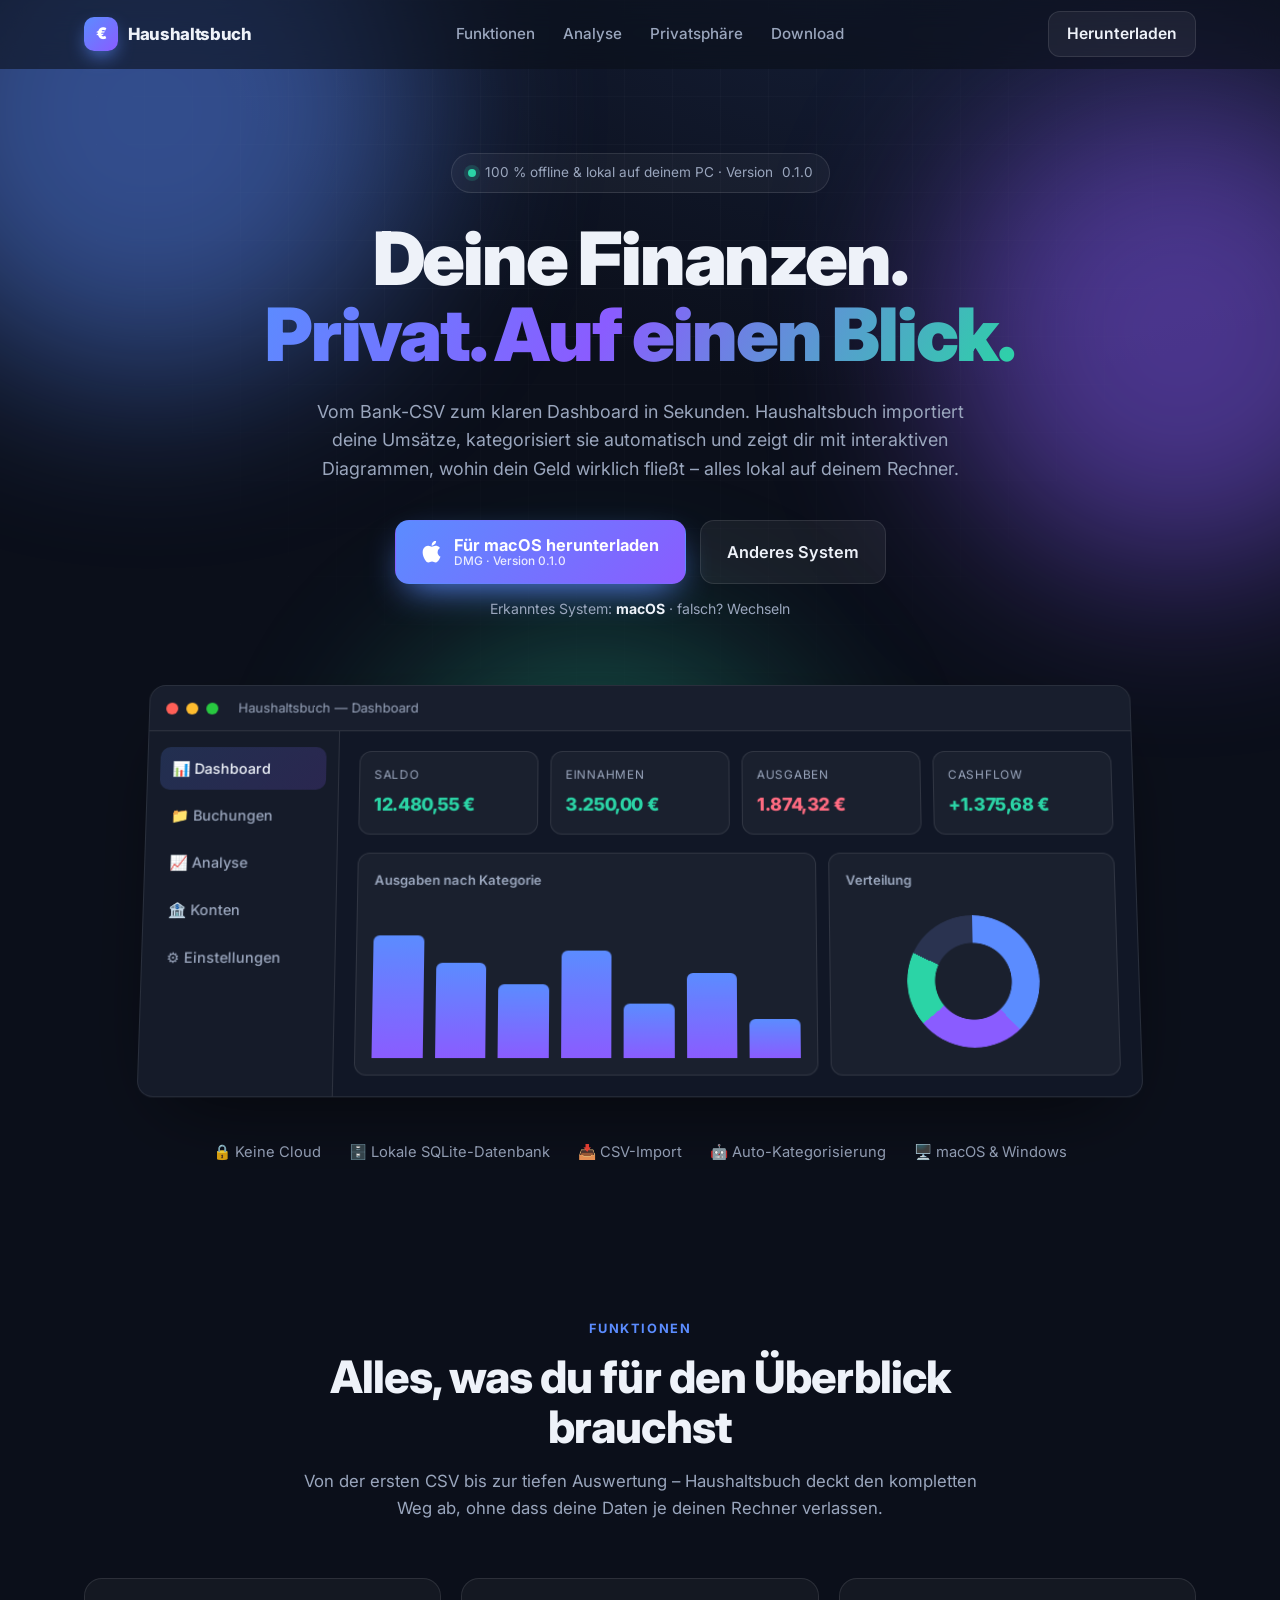
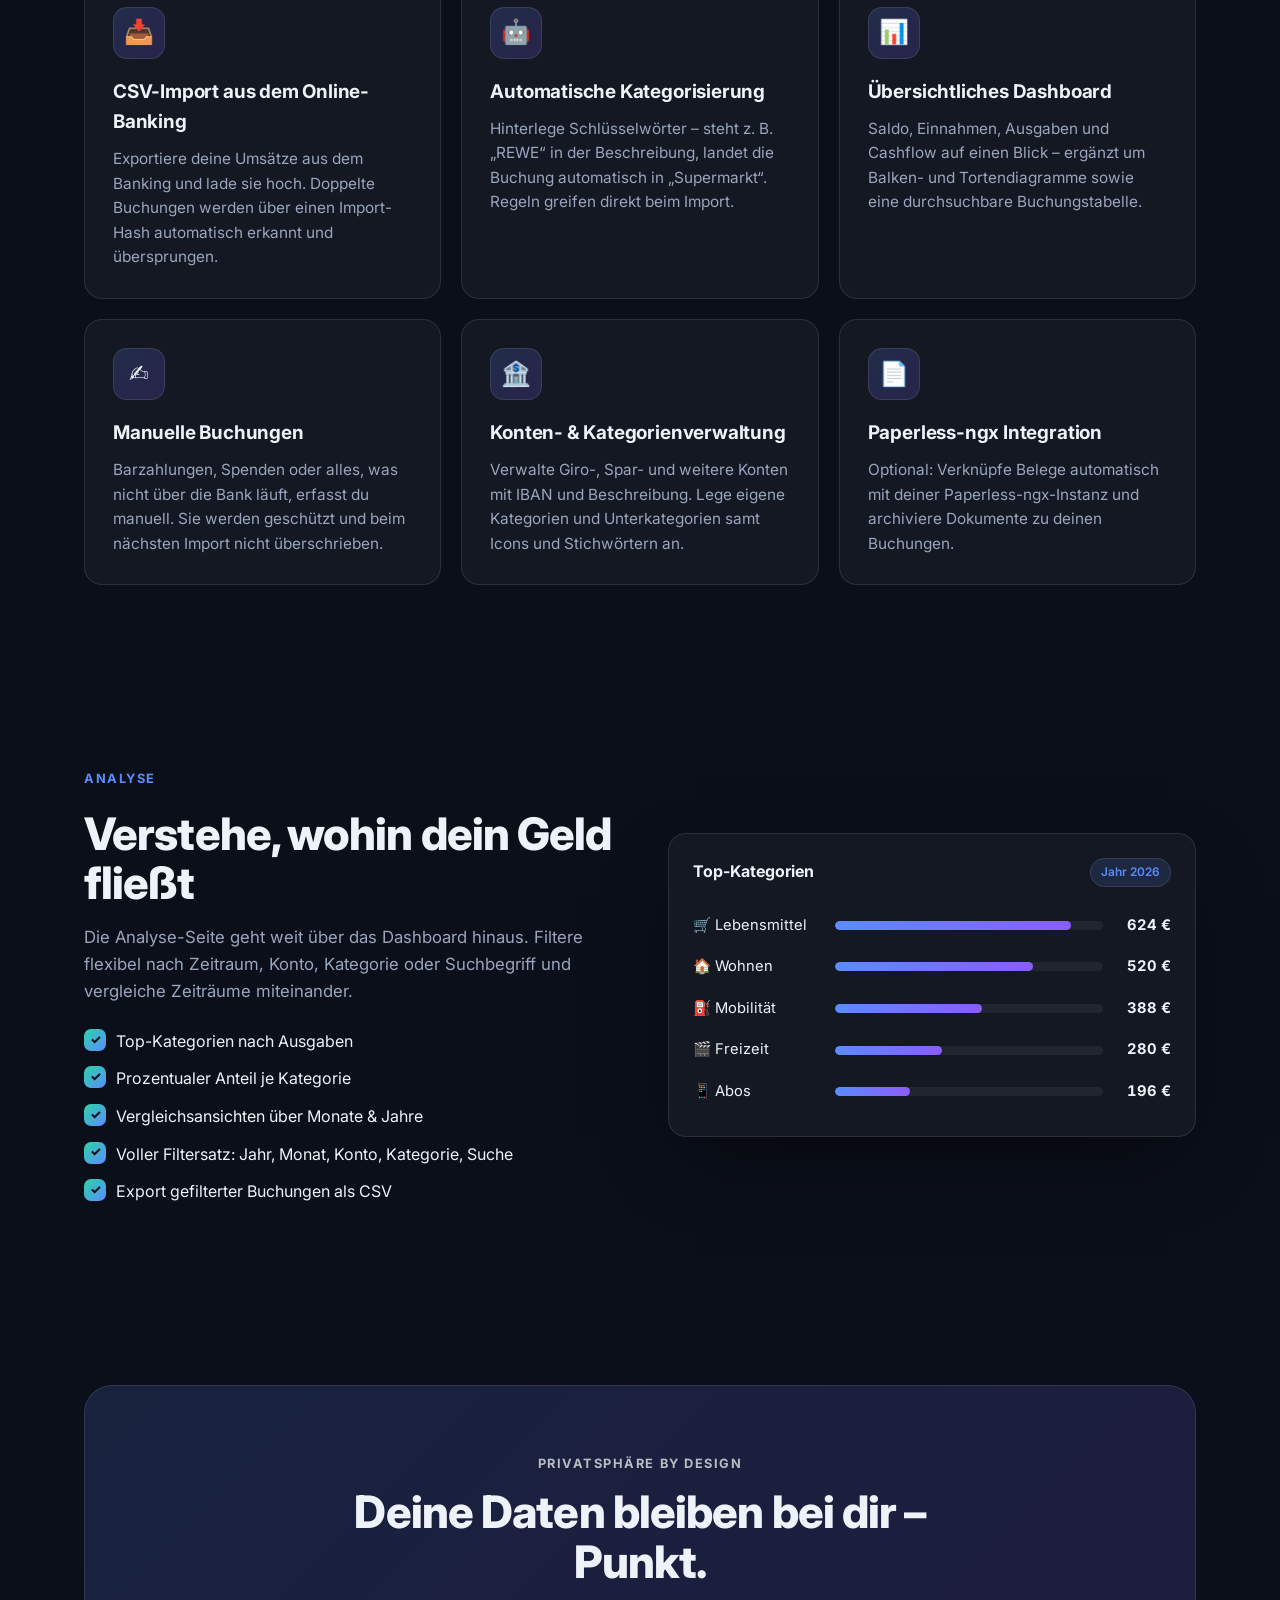
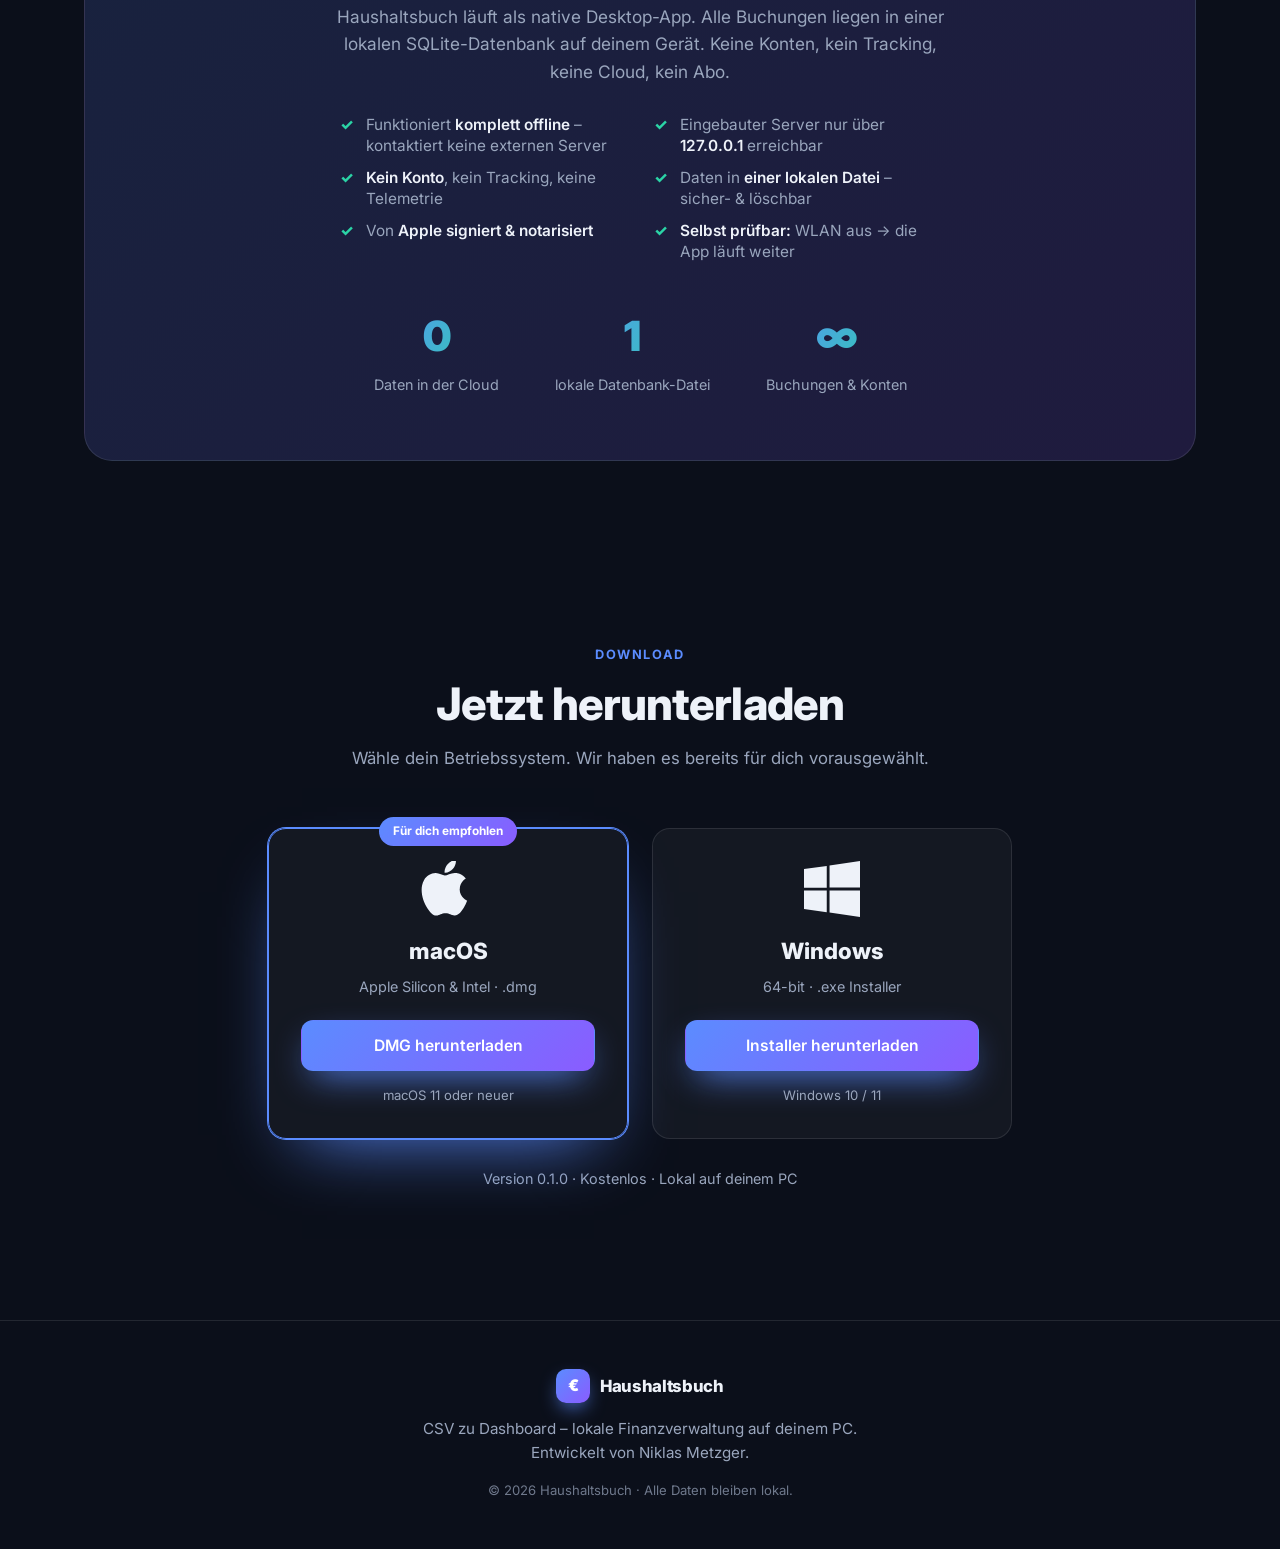
==== commit 1275cc5d: "Privacy-Sektion: prüfbare Trust-Checkliste (offline, 127.0.0.1, signiert, WLAN-aus-Test) Co-Authored" ====
--- a/index.html
+++ b/index.html
@@ -226,6 +226,14 @@
           <p>Haushaltsbuch läuft als native Desktop-App. Alle Buchungen liegen in einer
             lokalen SQLite-Datenbank auf deinem Gerät. Keine Konten, kein Tracking,
             keine Cloud, kein Abo.</p>
+          <ul class="pb-checks">
+            <li>Funktioniert <b>komplett offline</b> – kontaktiert keine externen Server</li>
+            <li>Eingebauter Server nur über <b>127.0.0.1</b> erreichbar</li>
+            <li><b>Kein Konto</b>, kein Tracking, keine Telemetrie</li>
+            <li>Daten in <b>einer lokalen Datei</b> – sicher- &amp; löschbar</li>
+            <li>Von <b>Apple signiert &amp; notarisiert</b></li>
+            <li><b>Selbst prüfbar:</b> WLAN aus → die App läuft weiter</li>
+          </ul>
           <div class="pb-stats">
             <div><b>0</b><span>Daten in der Cloud</span></div>
             <div><b>1</b><span>lokale Datenbank-Datei</span></div>
@@ -257,7 +265,7 @@
         <div class="dl-card" data-os="windows" id="dl-windows">
           <div class="dl-os-icon win"></div>
           <h3>Windows</h3>
-          <p class="dl-meta">64-bit · .msi Installer</p>
+          <p class="dl-meta">64-bit · .exe Installer</p>
           <a class="btn btn-primary btn-block" href="assets/downloads/Haushaltsbuch_0.1.0_x64.msi" download>
             Installer herunterladen
           </a>
--- a/styles.css
+++ b/styles.css
@@ -204,6 +204,12 @@
   background: linear-gradient(135deg, rgba(91,140,255,.16), rgba(138,92,255,.16)); border: 1px solid var(--border); }
 .pb-content { padding: 64px 48px; text-align: center; max-width: 720px; margin: 0 auto; }
 .pb-content > p { margin-top: 16px; color: var(--muted); font-size: 1.08rem; }
+.pb-checks { list-style: none; padding: 0; margin: 28px auto 0; max-width: 600px;
+  display: grid; grid-template-columns: 1fr 1fr; gap: 10px 28px; text-align: left; }
+.pb-checks li { position: relative; padding-left: 26px; color: var(--muted); font-size: 0.96rem; line-height: 1.4; }
+.pb-checks li b { color: var(--text); font-weight: 600; }
+.pb-checks li::before { content: "✓"; position: absolute; left: 0; top: 0; font-weight: 800; color: var(--accent); }
+@media (max-width: 640px) { .pb-checks { grid-template-columns: 1fr; } }
 .pb-stats { display: flex; justify-content: center; gap: 56px; margin-top: 40px; flex-wrap: wrap; }
 .pb-stats div { display: flex; flex-direction: column; gap: 4px; }
 .pb-stats b { font-size: 2.6rem; font-weight: 900; letter-spacing: -0.03em;
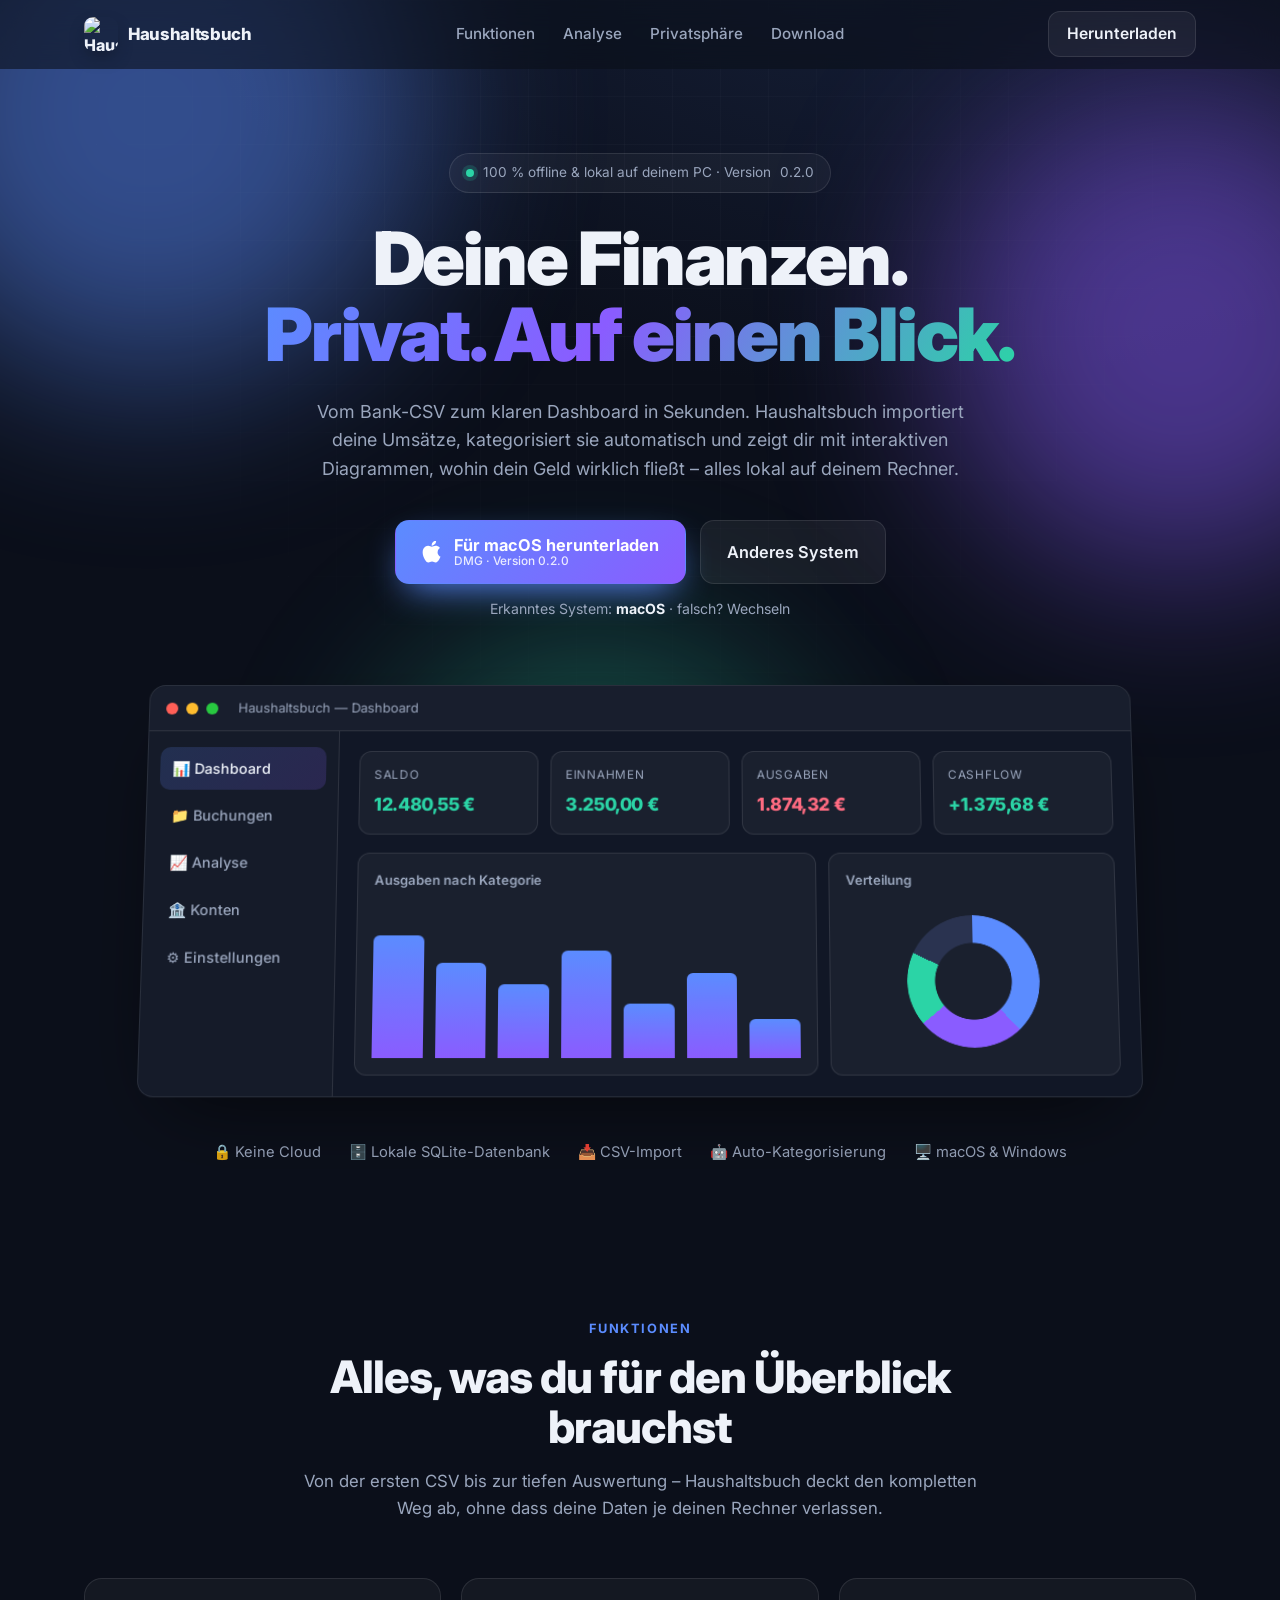
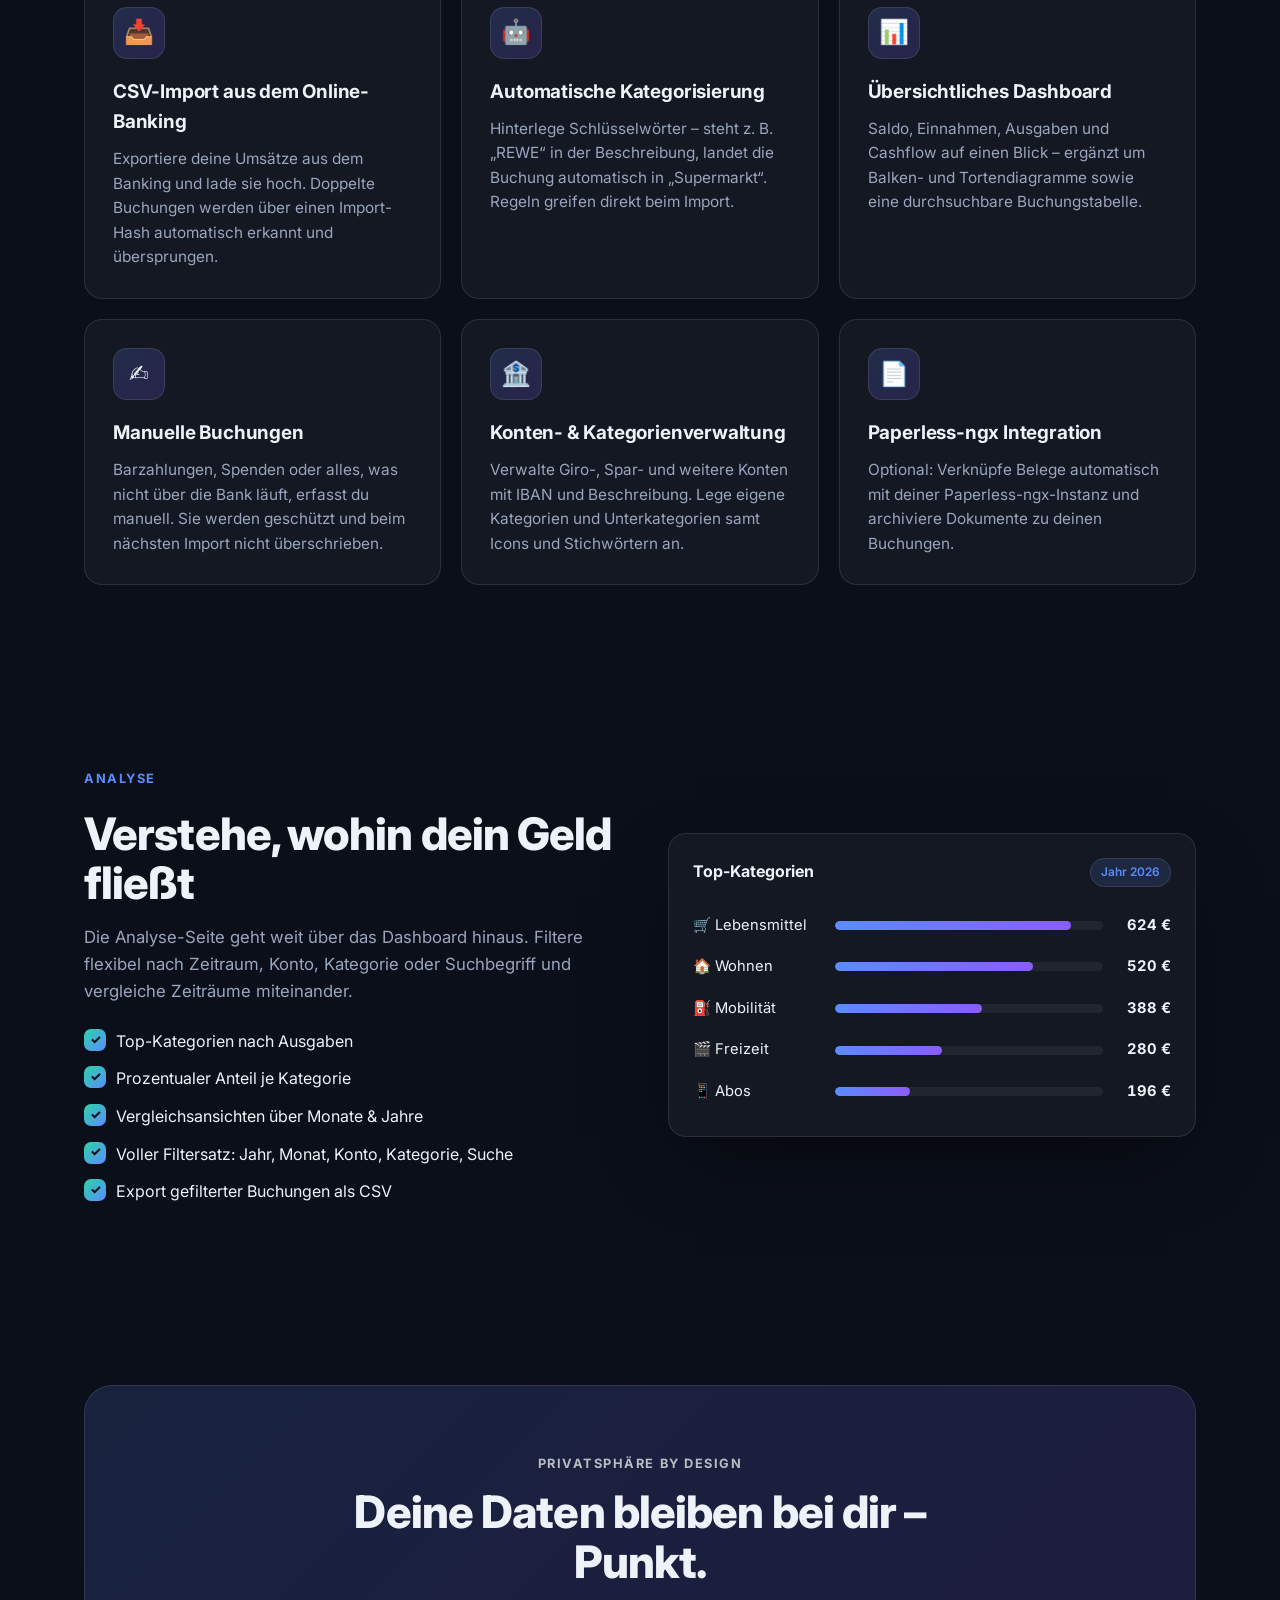
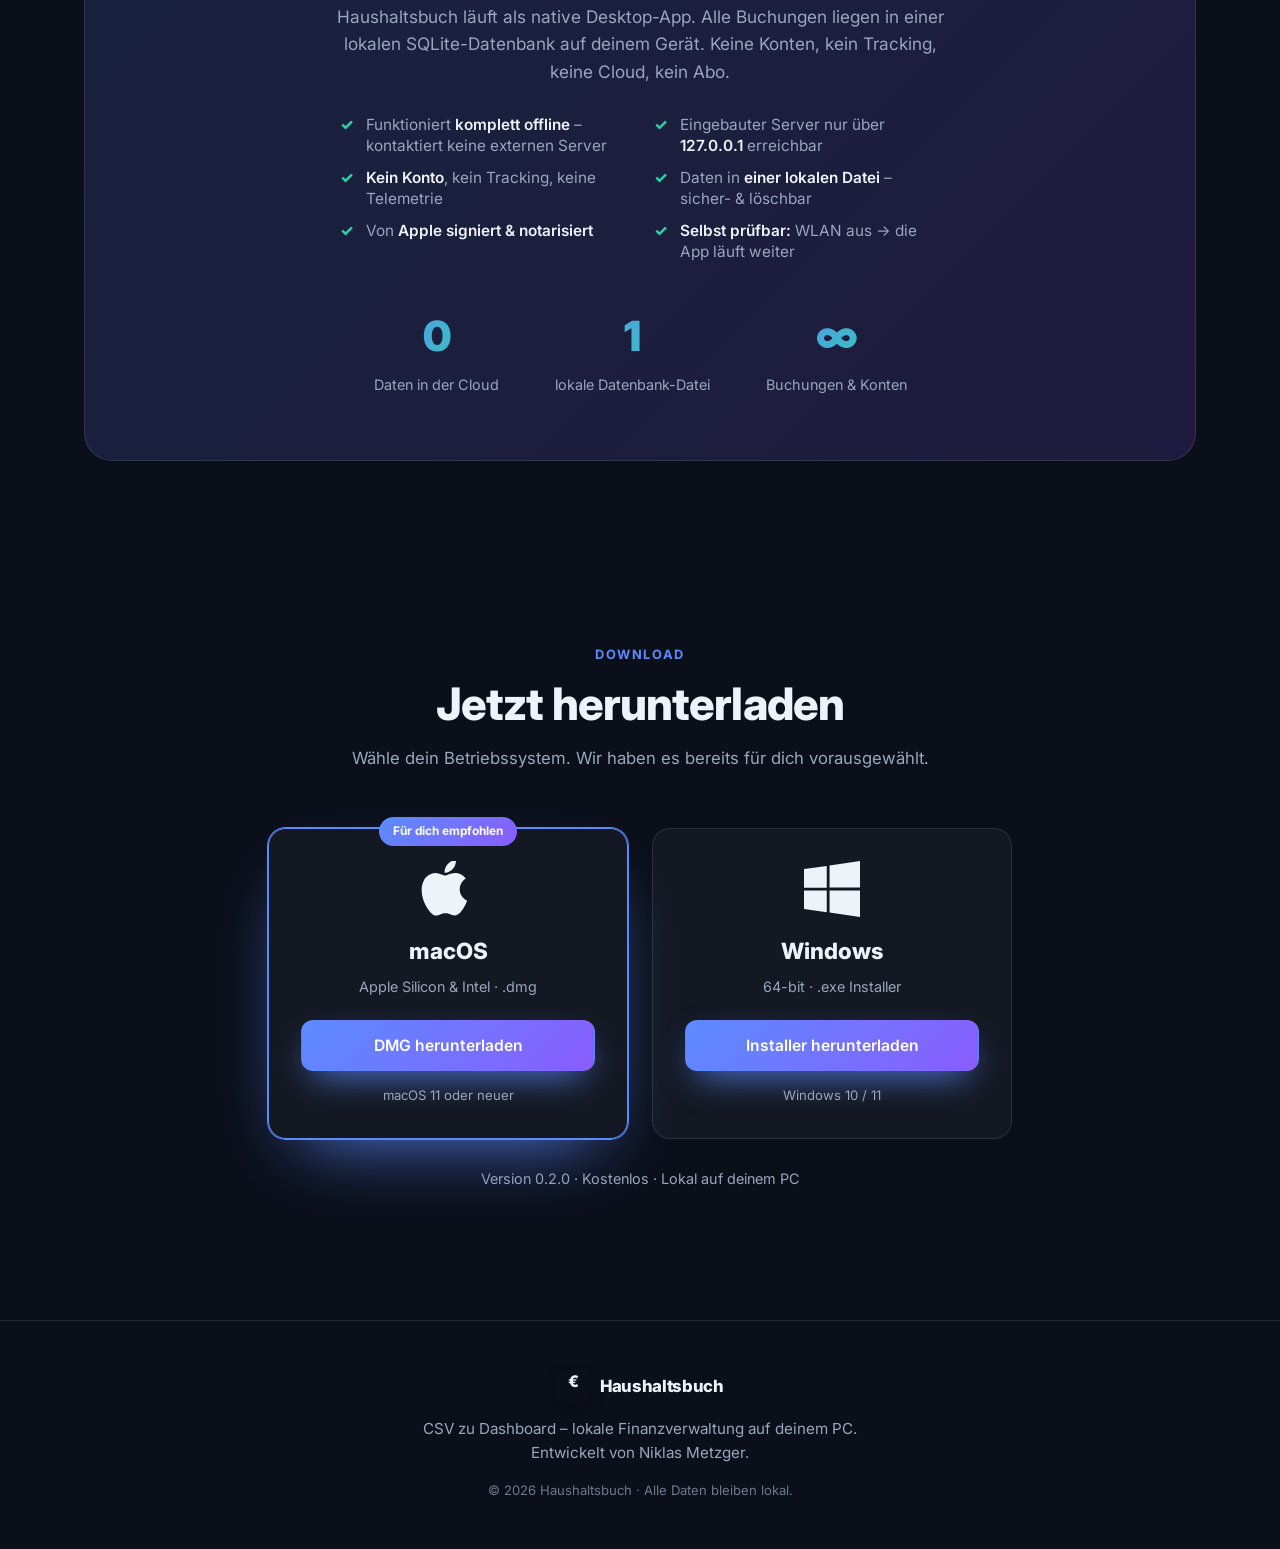
==== commit bb64e422: "Landingpage: App-Logo (Favicon) oben links statt Euro-Platzhalter brand-mark zeigt jetzt assets/favi" ====
--- a/index.html
+++ b/index.html
@@ -6,6 +6,9 @@
   <title>Haushaltsbuch – Deine Finanzen. Privat. Auf einen Blick.</title>
   <meta name="description" content="Haushaltsbuch ist eine lokale Desktop-App für deine Finanzen, die komplett auf deinem PC läuft: CSV-Import, automatische Kategorisierung, Dashboard und tiefe Analysen – komplett offline und privat." />
   <meta name="theme-color" content="#0b0f1a" />
+  <link rel="icon" type="image/png" sizes="32x32" href="assets/favicon-32.png" />
+  <link rel="icon" type="image/png" sizes="128x128" href="assets/favicon-128.png" />
+  <link rel="apple-touch-icon" href="assets/apple-touch-icon.png" />
   <link rel="preconnect" href="https://fonts.googleapis.com" />
   <link rel="preconnect" href="https://fonts.gstatic.com" crossorigin />
   <link href="https://fonts.googleapis.com/css2?family=Inter:wght@400;500;600;700;800;900&display=swap" rel="stylesheet" />
@@ -24,7 +27,7 @@
   <header class="nav" id="nav">
     <div class="container nav-inner">
       <a class="brand" href="#top">
-        <span class="brand-mark">€</span>
+        <img class="brand-mark" src="assets/favicon-128.png" alt="Haushaltsbuch-Logo" width="34" height="34" />
         <span class="brand-name">Haushaltsbuch</span>
       </a>
       <nav class="nav-links">
@@ -266,7 +269,7 @@
           <div class="dl-os-icon win"></div>
           <h3>Windows</h3>
           <p class="dl-meta">64-bit · .exe Installer</p>
-          <a class="btn btn-primary btn-block" href="assets/downloads/Haushaltsbuch_0.1.0_x64.msi" download>
+          <a class="btn btn-primary btn-block" href="assets/downloads/Haushaltsbuch_0.1.0_x64-setup.exe" download>
             Installer herunterladen
           </a>
           <span class="dl-note">Windows 10 / 11</span>
--- a/styles.css
+++ b/styles.css
@@ -66,9 +66,8 @@
 .nav-inner { display: flex; align-items: center; justify-content: space-between; height: 68px; }
 .brand { display: flex; align-items: center; gap: 10px; font-weight: 800; }
 .brand-mark {
-  display: grid; place-items: center; width: 34px; height: 34px; border-radius: 10px;
-  background: linear-gradient(135deg, var(--brand), var(--brand-2));
-  font-weight: 900; color: white; box-shadow: 0 8px 20px -6px var(--brand);
+  width: 34px; height: 34px; border-radius: 9px; object-fit: cover;
+  box-shadow: 0 8px 20px -6px rgba(0, 0, 0, 0.45);
 }
 .brand-name { font-size: 1.05rem; letter-spacing: -0.02em; }
 .nav-links { display: flex; gap: 28px; }
@@ -84,6 +83,7 @@
   transition: transform .15s ease, box-shadow .25s ease, background .25s ease, border-color .25s;
 }
 .btn:active { transform: translateY(1px); }
+.btn.disabled { opacity: .5; pointer-events: none; cursor: default; box-shadow: none; transform: none; }
 .btn-primary {
   background: linear-gradient(135deg, var(--brand), var(--brand-2)); color: white;
   box-shadow: 0 14px 36px -12px var(--brand);
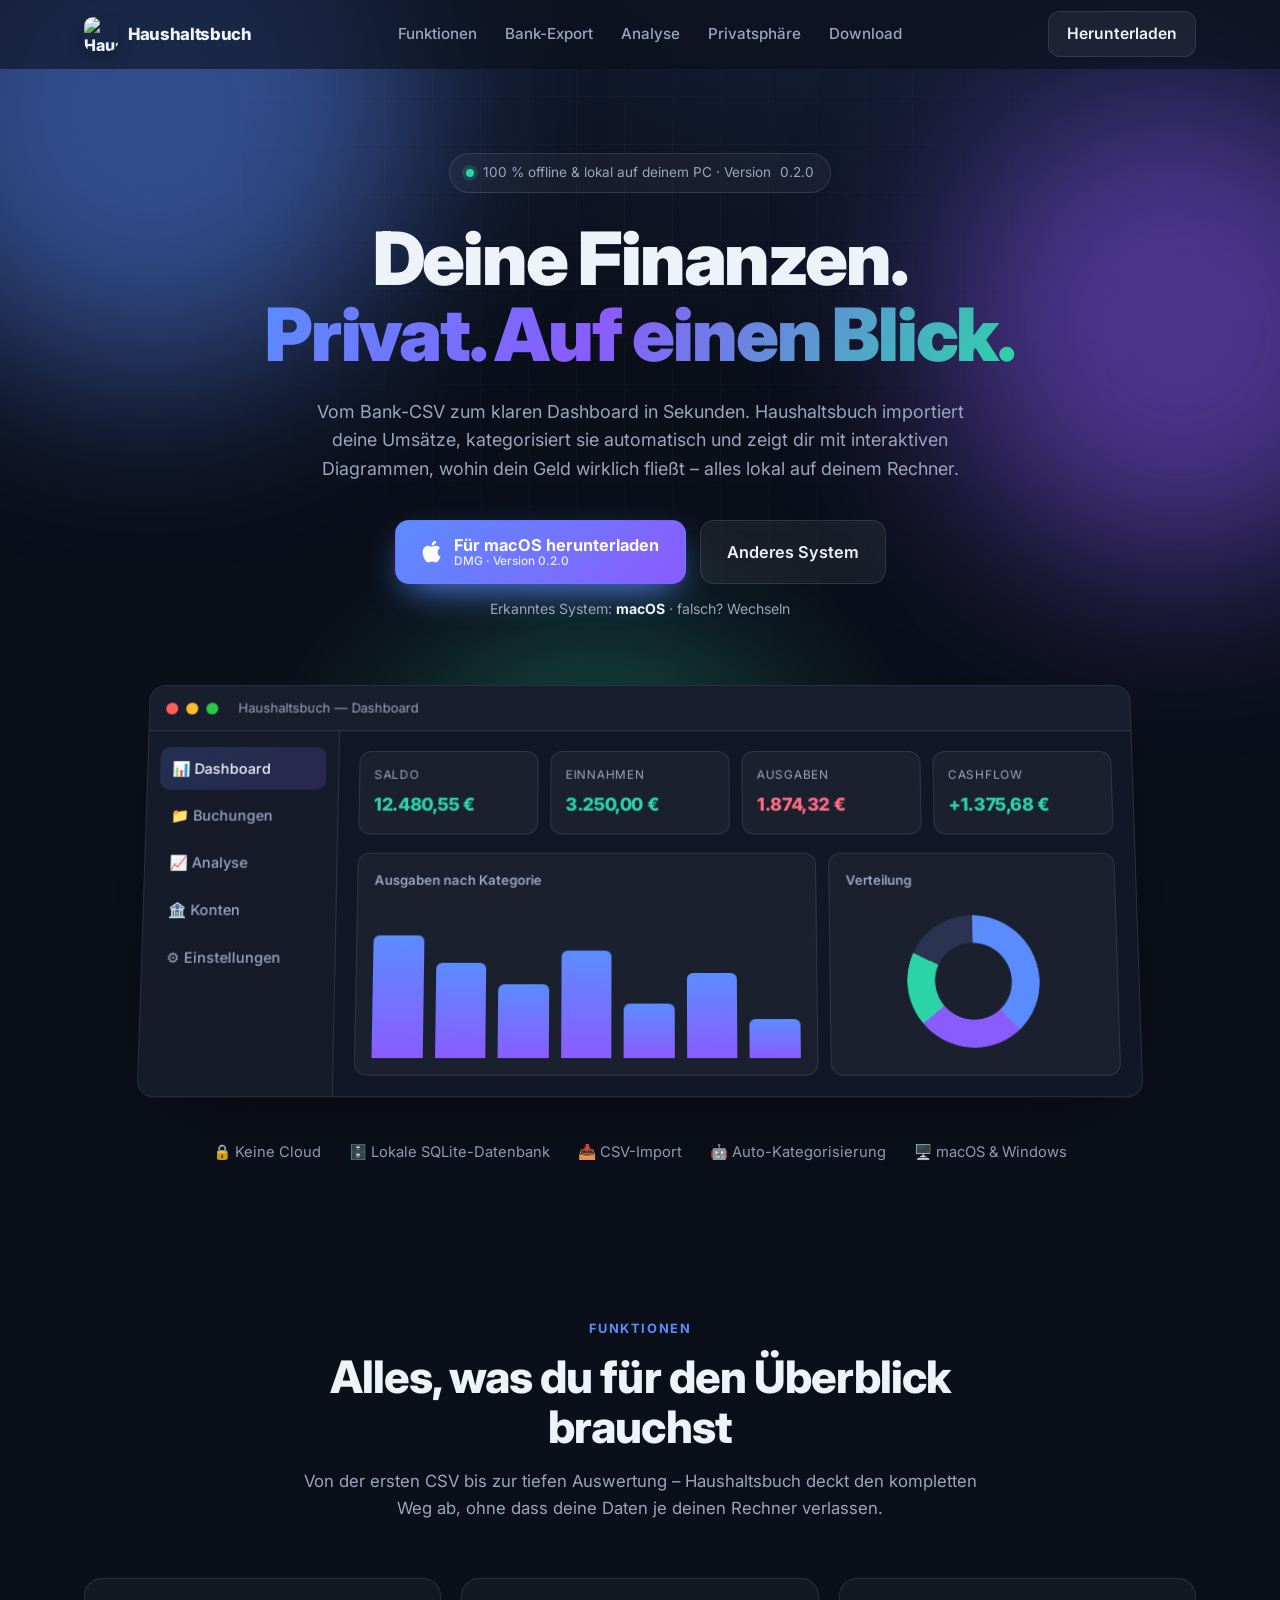
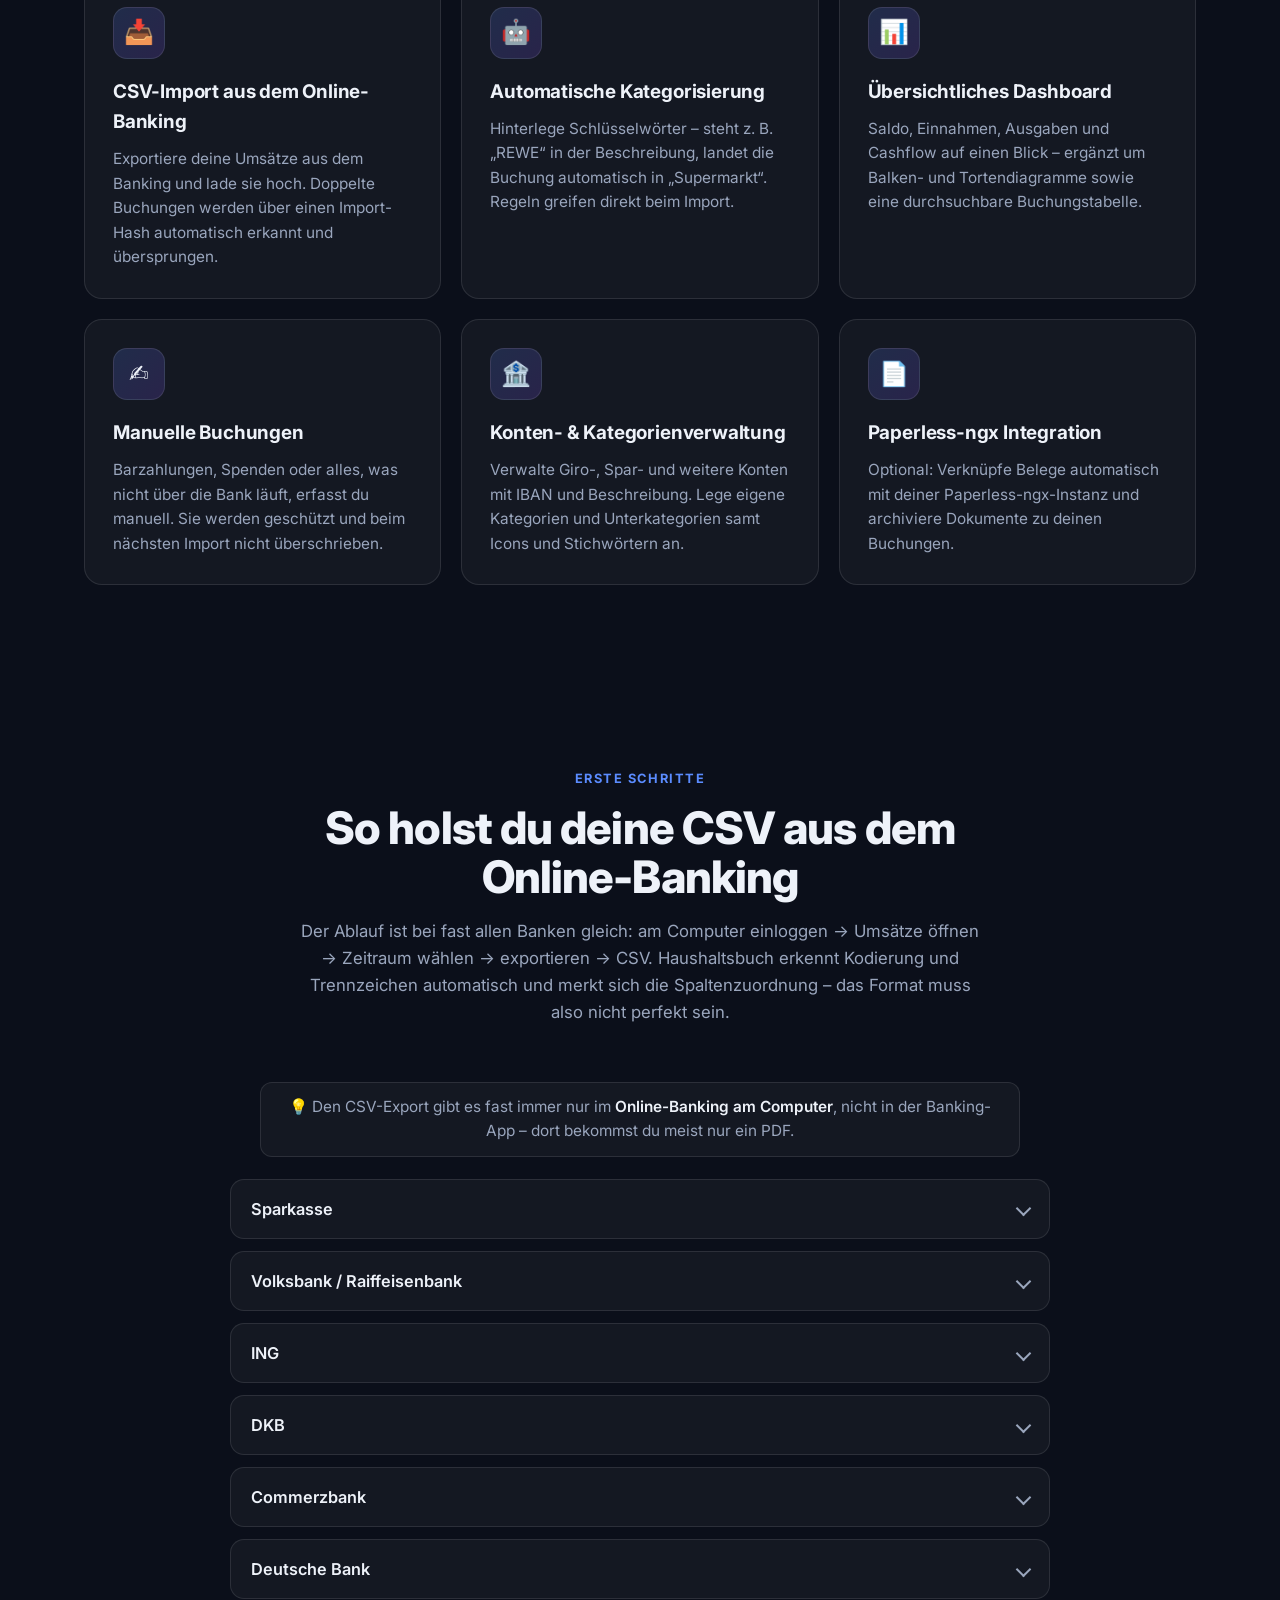
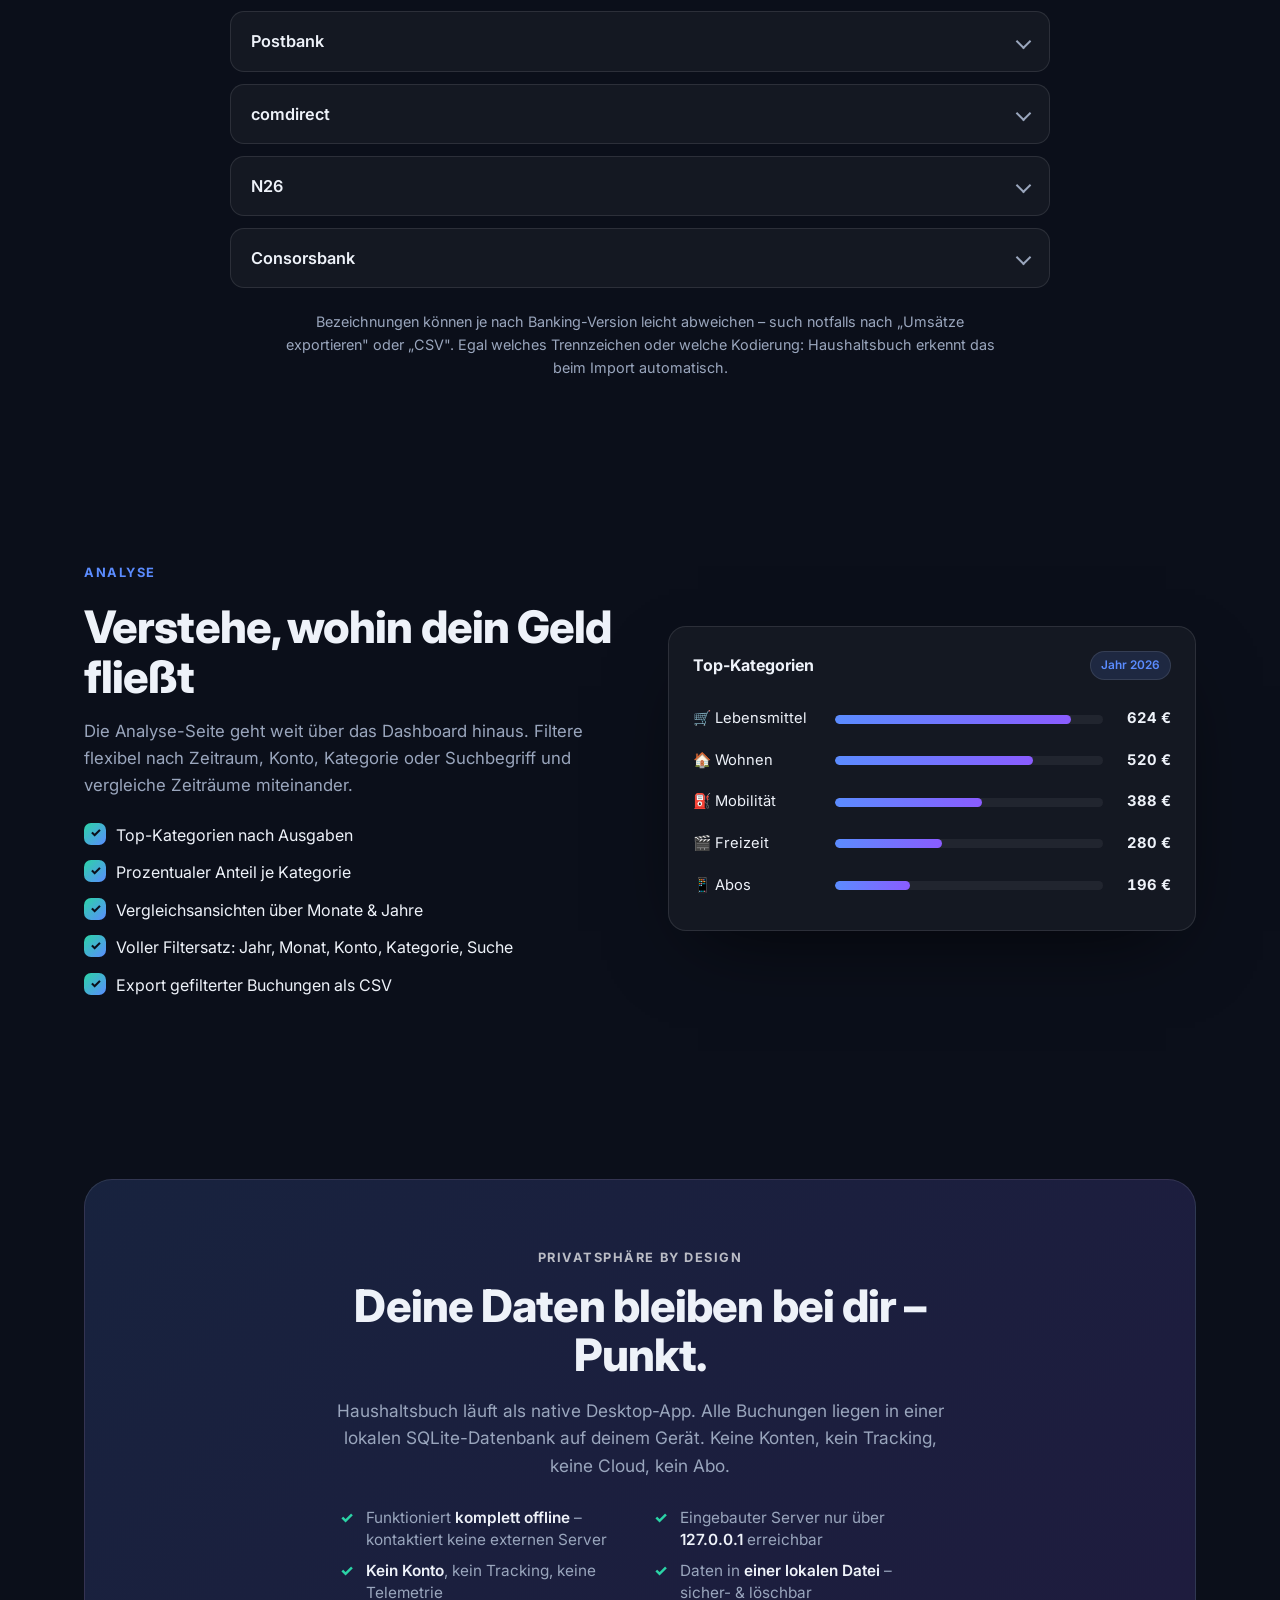
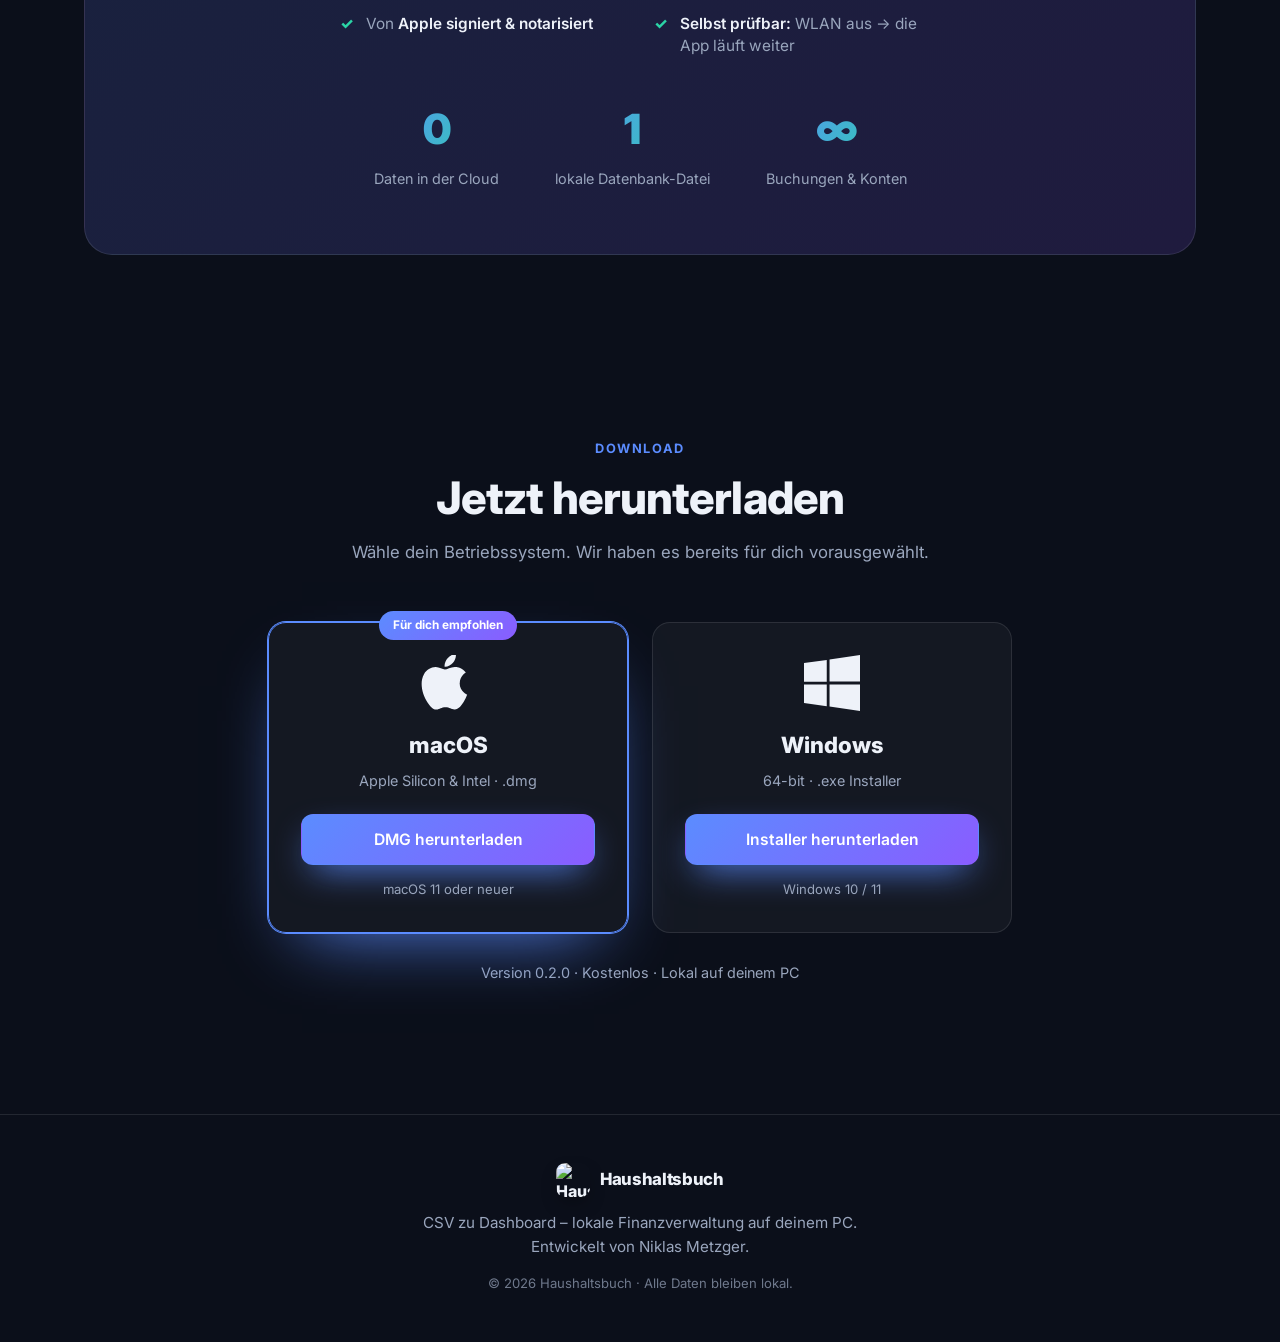
==== commit 6173a7d9: "Landingpage: Abschnitt 'CSV aus dem Online-Banking' (10 Banken, Accordion) Schritt-fuer-Schritt-Anle" ====
--- a/index.html
+++ b/index.html
@@ -32,6 +32,7 @@
       </a>
       <nav class="nav-links">
         <a href="#features">Funktionen</a>
+        <a href="#bank-export">Bank-Export</a>
         <a href="#analyse">Analyse</a>
         <a href="#privacy">Privatsphäre</a>
         <a href="#download">Download</a>
@@ -186,6 +187,169 @@
             archiviere Dokumente zu deinen Buchungen.</p>
         </article>
       </div>
+    </section>
+
+    <!-- Bank-CSV-Export -->
+    <section class="section container" id="bank-export">
+      <div class="section-head">
+        <span class="eyebrow">Erste Schritte</span>
+        <h2>So holst du deine CSV aus dem Online-Banking</h2>
+        <p>Der Ablauf ist bei fast allen Banken gleich: am Computer einloggen → Umsätze öffnen →
+          Zeitraum wählen → exportieren → CSV. Haushaltsbuch erkennt Kodierung und Trennzeichen
+          automatisch und merkt sich die Spaltenzuordnung – das Format muss also nicht perfekt sein.</p>
+      </div>
+
+      <p class="bank-tip">💡 Den CSV-Export gibt es fast immer nur im <b>Online-Banking am Computer</b>,
+        nicht in der Banking-App – dort bekommst du meist nur ein PDF.</p>
+
+      <div class="bank-list">
+        <details class="bank">
+          <summary>Sparkasse</summary>
+          <div class="bank-body">
+            <ol>
+              <li>Am Computer im Online-Banking anmelden.</li>
+              <li>Konto öffnen und zu <b>Umsätze</b> wechseln.</li>
+              <li>Oben rechts auf <b>Filtern</b> den gewünschten Zeitraum einstellen.</li>
+              <li><b>Export</b> bzw. „Exportieren &amp; Drucken" wählen → Format <b>CSV-CAMT</b> (oder CSV).</li>
+            </ol>
+            <p class="bank-note">Semikolon-getrennt, oft ISO-8859-1. Der Export ist je nach Sparkasse auf
+              ~90–360 Tage begrenzt. Die genaue Menüführung unterscheidet sich je nach Sparkasse – eine
+              bebilderte Anleitung findest du auf der Website deiner Sparkasse.</p>
+          </div>
+        </details>
+
+        <details class="bank">
+          <summary>Volksbank / Raiffeisenbank</summary>
+          <div class="bank-body">
+            <ol>
+              <li>VR&nbsp;OnlineBanking am Computer mit VR-NetKey + PIN anmelden.</li>
+              <li><b>Banking &amp; Verträge</b> → Konto → <b>Umsätze</b>.</li>
+              <li>Über den Umsätzen das <b>Export</b>-Menü öffnen.</li>
+              <li>Format <b>CSV</b> und Zeitraum wählen → <b>Exportieren</b> (für &gt;90 Tage ggf. TAN).</li>
+            </ol>
+            <p class="bank-note">Zeitraum bis ca. 2 Jahre. Menüführung variiert je nach Volksbank/Raiffeisenbank –
+              eine bebilderte Anleitung findest du auf der Website deiner Bank.</p>
+          </div>
+        </details>
+
+        <details class="bank">
+          <summary>ING</summary>
+          <div class="bank-body">
+            <ol>
+              <li>Internetbanking am Computer anmelden (in der App geht kein CSV).</li>
+              <li>Girokonto → <b>Umsätze</b>.</li>
+              <li>Oben rechts <b>Filtern</b> → Zeitraum wählen.</li>
+              <li>Unten links <b>Exportieren</b> → <b>CSV</b> → „Jetzt exportieren".</li>
+            </ol>
+            <p class="bank-note">Tipp: Für lange Zeiträume sind die PDF-Kontoauszüge im Postfach oft vollständiger.</p>
+            <a class="bank-help" href="https://www.ing.de/hilfe/banking/" target="_blank" rel="noopener">→ ING-Hilfe (Banking) ↗</a>
+          </div>
+        </details>
+
+        <details class="bank">
+          <summary>DKB</summary>
+          <div class="bank-body">
+            <ol>
+              <li>Web-Banking unter <b>banking.dkb.de</b> anmelden (nicht über die App).</li>
+              <li>Konto öffnen → <b>Umsätze</b>.</li>
+              <li>Gewünschten Zeitraum auswählen.</li>
+              <li>Oben rechts unter <b>Export</b> auf <b>CSV</b> klicken.</li>
+            </ol>
+            <p class="bank-note">Semikolon-getrennt. Beim Import in Excel ggf. den Dateiursprung von
+              Macintosh auf Windows umstellen.</p>
+          </div>
+        </details>
+
+        <details class="bank">
+          <summary>Commerzbank</summary>
+          <div class="bank-body">
+            <ol>
+              <li>Online Banking am Computer anmelden → Konto wählen.</li>
+              <li>Den <b>Datumsfilter</b> auf den gewünschten Zeitraum stellen (sonst nur wenige Tage).</li>
+              <li>Rechts über den Umsätzen auf <b>PDF / CSV</b> → <b>Umsätze exportieren</b>.</li>
+              <li><b>CSV</b> wählen → <b>Exportieren</b>.</li>
+            </ol>
+            <p class="bank-note">Bis 12 Monate rückwirkend. Jedes Konto separat exportieren.</p>
+            <a class="bank-help" href="https://www.commerzbank.de/service/wie-kann-ich-meine-umsaetze-exportieren/" target="_blank" rel="noopener">→ Commerzbank: Umsätze exportieren ↗</a>
+          </div>
+        </details>
+
+        <details class="bank">
+          <summary>Deutsche Bank</summary>
+          <div class="bank-body">
+            <ol>
+              <li>Online-Banking „Meine Bank" am Computer anmelden.</li>
+              <li>Konto auswählen → <b>Umsätze</b>.</li>
+              <li>Zeitraum einstellen (max. 12 Monate).</li>
+              <li><b>Exportieren</b> → Format <b>CSV</b>.</li>
+            </ol>
+            <p class="bank-note">Soll- und Haben-Beträge stehen teils in getrennten Spalten – die
+              Spaltenzuordnung in Haushaltsbuch erledigt das beim Import.</p>
+            <a class="bank-help" href="https://www.deutsche-bank.de/pk/service-und-kontakt/services/fragen-antworten/konto-und-debitkarten/wo-sehe-ich-meine-umsaetze.html" target="_blank" rel="noopener">→ Deutsche Bank: Umsätze (FAQ) ↗</a>
+          </div>
+        </details>
+
+        <details class="bank">
+          <summary>Postbank</summary>
+          <div class="bank-body">
+            <ol>
+              <li>Online-Banking am Computer anmelden → Konto wählen.</li>
+              <li>Links neben der Suche auf <b>Filtern</b> → „Von/Bis"-Zeitraum → <b>Anwenden</b>.</li>
+              <li>Die angezeigten Umsätze als <b>CSV</b> herunterladen (auch XML/PDF möglich).</li>
+            </ol>
+            <p class="bank-note">Nur die letzten ~100 Tage; UTF-8, Semikolon-getrennt. Konten, die zur
+              Deutschen Bank migriert wurden, exportierst du über das Deutsche-Bank-Banking.</p>
+            <a class="bank-help" href="https://www.postbank.de/privatkunden/services/online-banking/anleitungen/umsaetze-filtern.html" target="_blank" rel="noopener">→ Postbank: Umsätze-Anleitung ↗</a>
+          </div>
+        </details>
+
+        <details class="bank">
+          <summary>comdirect</summary>
+          <div class="bank-body">
+            <ol>
+              <li>Online-Banking am Computer anmelden.</li>
+              <li><b>Konto &amp; Karte</b> → <b>Umsätze</b>.</li>
+              <li>Zeitraum wählen (bis 2 Jahre).</li>
+              <li>Ganz unten auf der Seite <b>Export als CSV</b>.</li>
+            </ol>
+            <p class="bank-note">Empfänger/Verwendungszweck landen teils in einer Spalte – Haushaltsbuch
+              ordnet die Spalten beim Import zu.</p>
+            <a class="bank-help" href="https://www.comdirect.de/faq/umsaetze" target="_blank" rel="noopener">→ comdirect: Umsätze (FAQ) ↗</a>
+          </div>
+        </details>
+
+        <details class="bank">
+          <summary>N26</summary>
+          <div class="bank-body">
+            <ol>
+              <li>Im Browser unter <b>app.n26.com</b> anmelden (die App kann nur PDF!).</li>
+              <li>Konto bzw. Space im Home-Tab auswählen.</li>
+              <li>Zu <b>Downloads</b> bzw. „Kontoaktivität" wechseln.</li>
+              <li>Zeitraum wählen, Format <b>CSV</b> → <b>Herunterladen</b>.</li>
+            </ol>
+            <p class="bank-note">Komma-getrennt, UTF-8. Für freie Zeiträume den „Kontoaktivitätsbericht" nutzen.</p>
+            <a class="bank-help" href="https://support.n26.com/de-de/konto-und-personliche-informationen/kontoauszuge-und-kontobestatigungen/kontoauszug-herunterladen" target="_blank" rel="noopener">→ N26: Kontoauszug herunterladen ↗</a>
+          </div>
+        </details>
+
+        <details class="bank">
+          <summary>Consorsbank</summary>
+          <div class="bank-body">
+            <ol>
+              <li>Online-Banking unter <b>consorsbank.de</b> am Computer anmelden.</li>
+              <li><b>Kontoumsätze</b> öffnen.</li>
+              <li>Zeitraum wählen (Standard 90 Tage; mit aktivem „Finanzplaner" bis 24 Monate).</li>
+              <li>Unter der Umsatzliste auf <b>CSV exportieren</b> (auch Excel möglich).</li>
+            </ol>
+            <p class="bank-note">Tipp: Den „Finanzplaner" früh aktivieren – die längere Historie steht
+              erst ab Aktivierung zur Verfügung.</p>
+          </div>
+        </details>
+      </div>
+
+      <p class="bank-disclaimer">Bezeichnungen können je nach Banking-Version leicht abweichen – such
+        notfalls nach „Umsätze exportieren" oder „CSV". Egal welches Trennzeichen oder welche Kodierung:
+        Haushaltsbuch erkennt das beim Import automatisch.</p>
     </section>
 
     <!-- Analyse Showcase -->
@@ -282,7 +446,7 @@
   <footer class="footer">
     <div class="container footer-inner">
       <div class="brand">
-        <span class="brand-mark">€</span>
+        <img class="brand-mark" src="assets/favicon-128.png" alt="Haushaltsbuch-Logo" width="34" height="34" />
         <span class="brand-name">Haushaltsbuch</span>
       </div>
       <p class="footer-copy">CSV zu Dashboard – lokale Finanzverwaltung auf deinem PC.<br />
--- a/styles.css
+++ b/styles.css
@@ -181,6 +181,30 @@
 .feature-card h3 { font-size: 1.18rem; font-weight: 700; letter-spacing: -0.01em; }
 .feature-card p { margin-top: 10px; color: var(--muted); font-size: 0.96rem; }
 
+/* Bank-CSV-Export (Accordion) */
+.bank-tip { max-width: 760px; margin: 0 auto 22px; text-align: center; color: var(--muted);
+  font-size: 0.96rem; background: var(--surface); border: 1px solid var(--border);
+  border-radius: 12px; padding: 12px 18px; }
+.bank-tip b { color: var(--text); font-weight: 600; }
+.bank-list { max-width: 820px; margin: 0 auto; display: grid; gap: 12px; }
+.bank { background: var(--surface); border: 1px solid var(--border); border-radius: 14px; overflow: hidden;
+  transition: border-color .2s, background .2s; }
+.bank[open] { border-color: rgba(91,140,255,.45); background: var(--surface-2); }
+.bank > summary { list-style: none; cursor: pointer; padding: 16px 20px; font-weight: 600;
+  font-size: 1.02rem; color: var(--text); display: flex; align-items: center; gap: 10px; }
+.bank > summary::-webkit-details-marker { display: none; }
+.bank > summary::after { content: ""; margin-left: auto; width: 9px; height: 9px; border-right: 2px solid var(--muted);
+  border-bottom: 2px solid var(--muted); transform: rotate(45deg); transition: transform .2s; }
+.bank[open] > summary::after { transform: rotate(-135deg); }
+.bank-body { padding: 0 20px 18px; }
+.bank-body ol { margin: 0; padding-left: 1.25rem; color: var(--muted); font-size: 0.96rem; }
+.bank-body ol li { margin-bottom: 7px; line-height: 1.5; }
+.bank-body b { color: var(--text); font-weight: 600; }
+.bank-note { margin-top: 12px; font-size: 0.85rem; color: var(--muted); }
+.bank-help { display: inline-block; margin-top: 12px; color: var(--brand); font-weight: 600; text-decoration: none; }
+.bank-help:hover { text-decoration: underline; }
+.bank-disclaimer { max-width: 720px; margin: 22px auto 0; text-align: center; color: var(--muted); font-size: 0.9rem; }
+
 /* Split / analysis */
 .split { display: grid; grid-template-columns: 1fr 1fr; gap: 56px; align-items: center; }
 .split-text h2 { margin-top: 6px; }
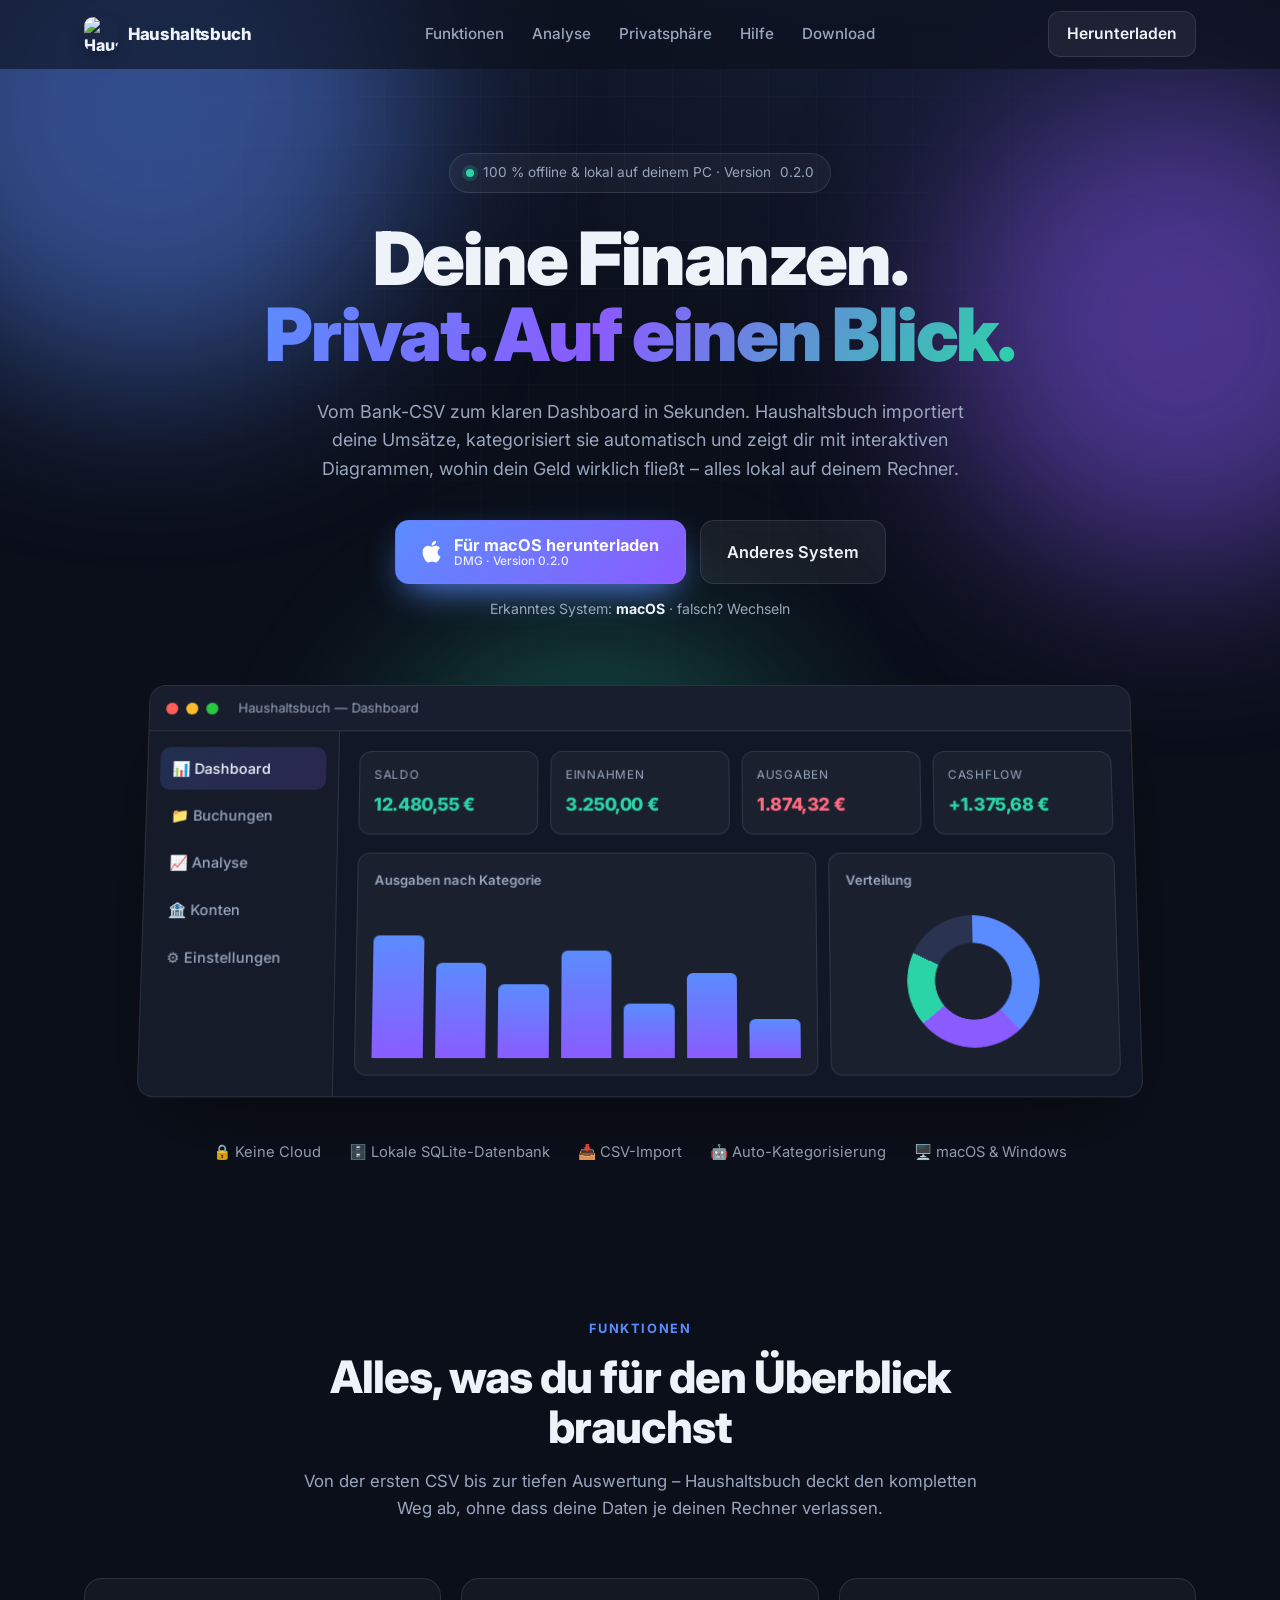
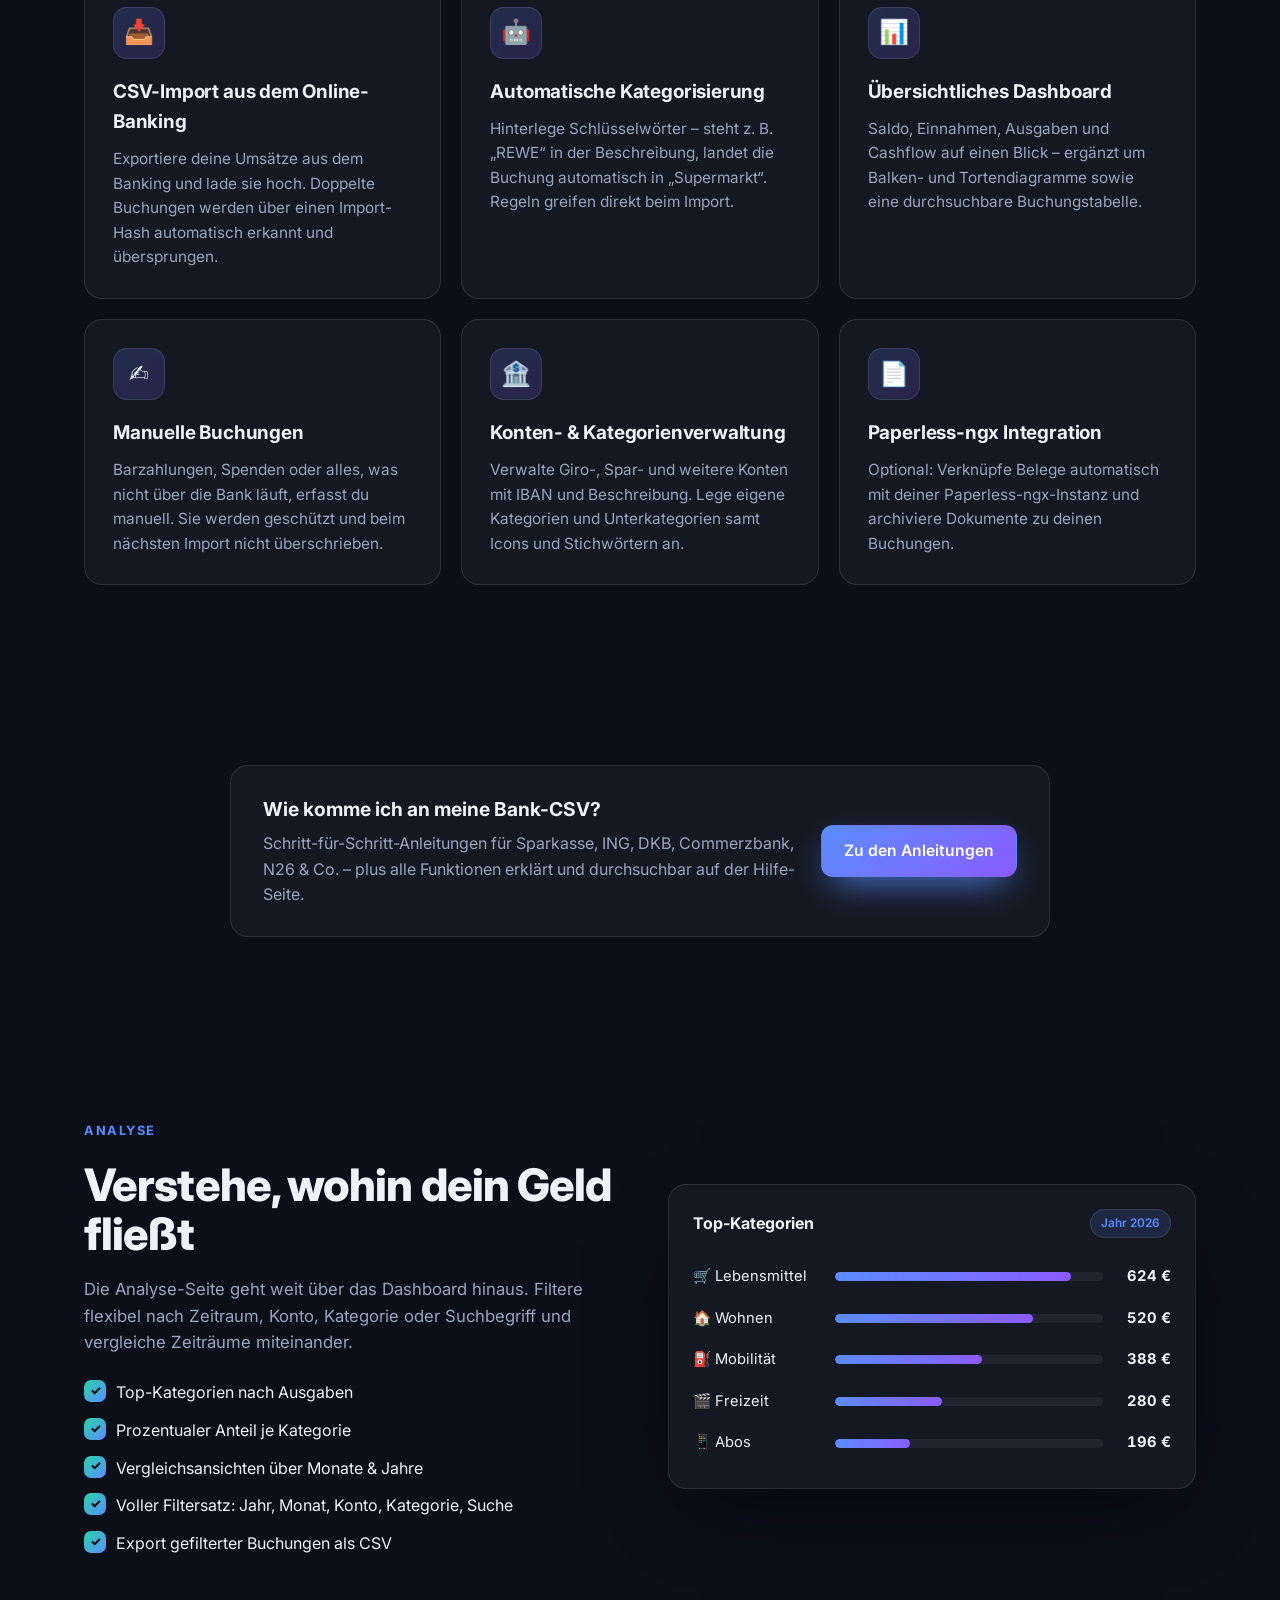
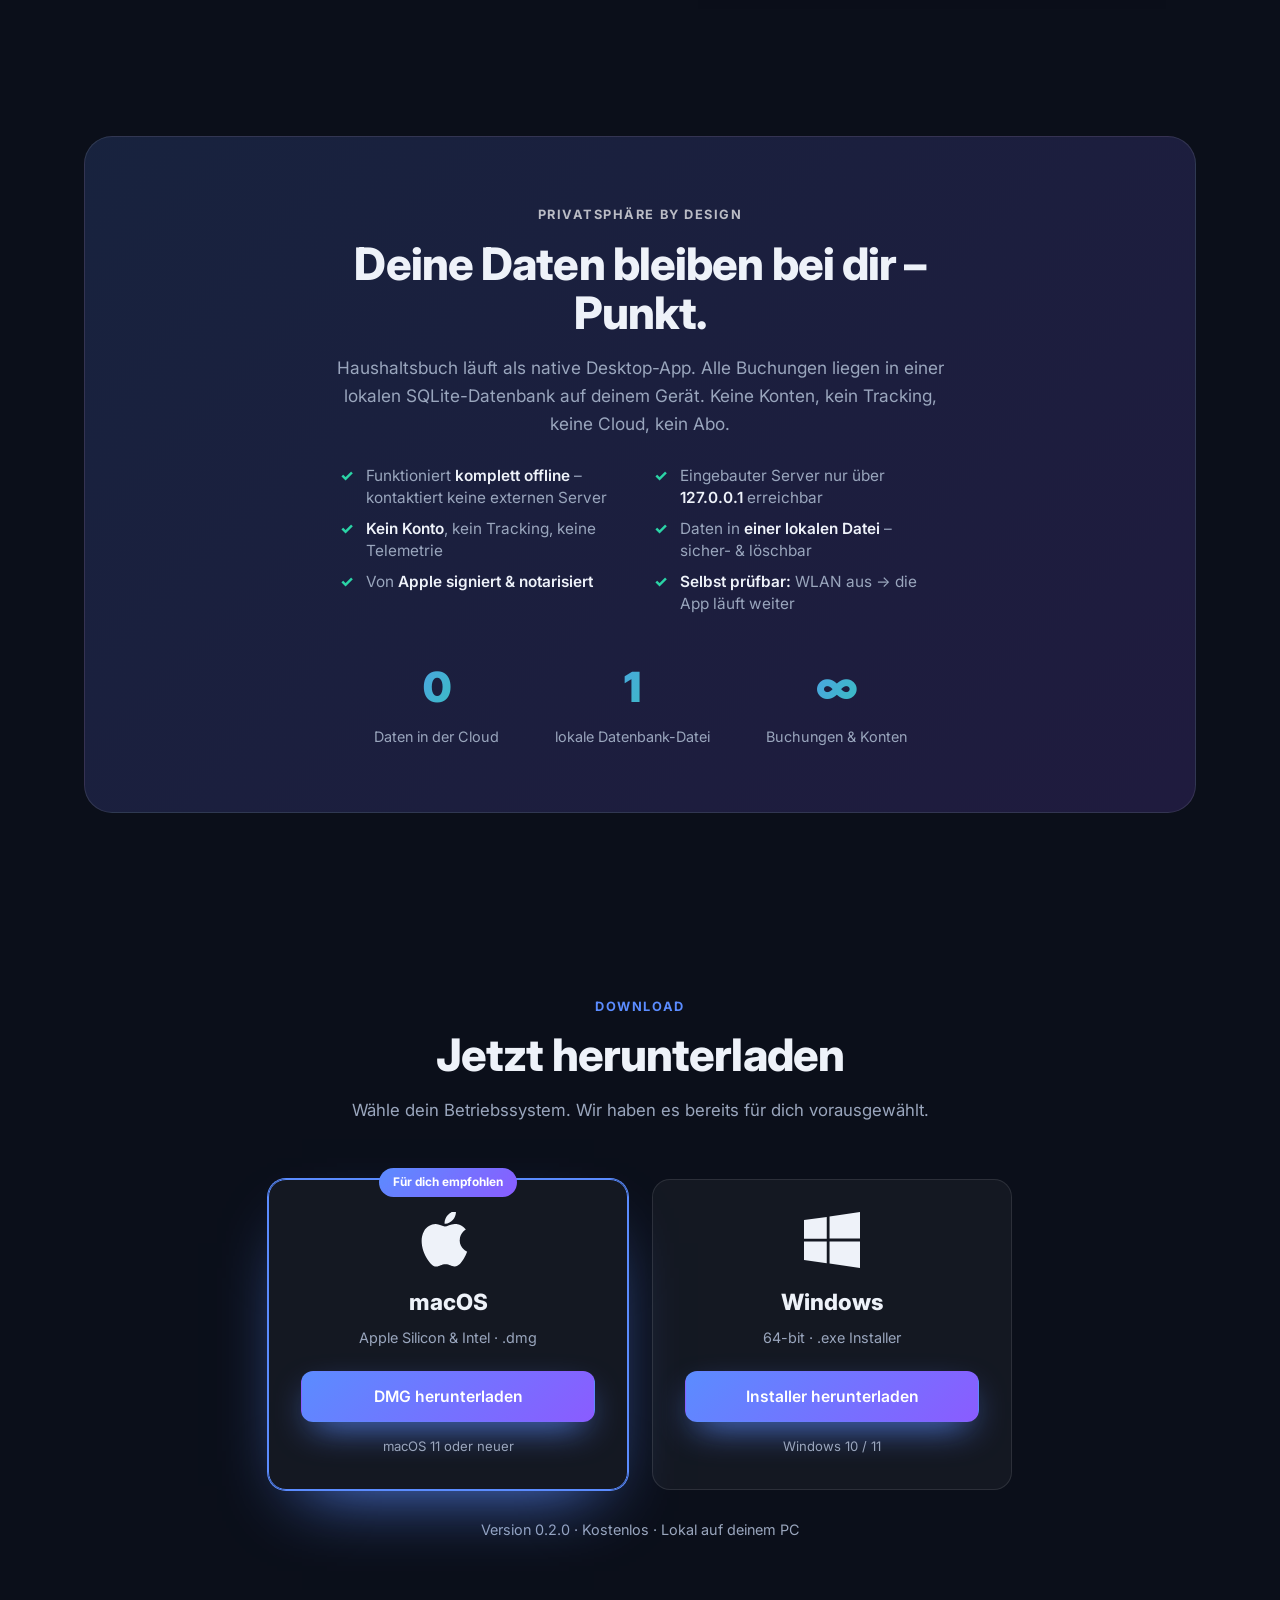
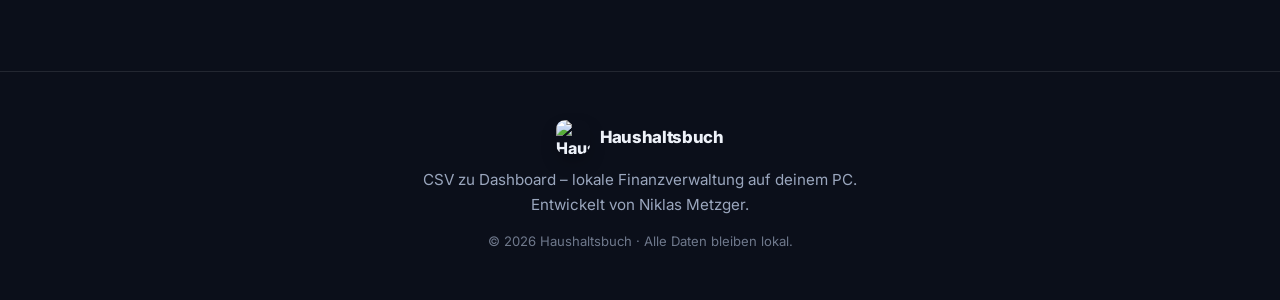
==== commit 55a8ae7b: "Landingpage: durchsuchbare Hilfe-Unterseite (hilfe.html) - Kompletter App-Hilfe-Inhalt 1:1 ins Landi" ====
--- a/index.html
+++ b/index.html
@@ -32,9 +32,9 @@
       </a>
       <nav class="nav-links">
         <a href="#features">Funktionen</a>
-        <a href="#bank-export">Bank-Export</a>
         <a href="#analyse">Analyse</a>
         <a href="#privacy">Privatsphäre</a>
+        <a href="hilfe.html">Hilfe</a>
         <a href="#download">Download</a>
       </nav>
       <a href="#download" class="btn btn-ghost nav-cta">Herunterladen</a>
@@ -189,167 +189,16 @@
       </div>
     </section>
 
-    <!-- Bank-CSV-Export -->
-    <section class="section container" id="bank-export">
-      <div class="section-head">
-        <span class="eyebrow">Erste Schritte</span>
-        <h2>So holst du deine CSV aus dem Online-Banking</h2>
-        <p>Der Ablauf ist bei fast allen Banken gleich: am Computer einloggen → Umsätze öffnen →
-          Zeitraum wählen → exportieren → CSV. Haushaltsbuch erkennt Kodierung und Trennzeichen
-          automatisch und merkt sich die Spaltenzuordnung – das Format muss also nicht perfekt sein.</p>
-      </div>
-
-      <p class="bank-tip">💡 Den CSV-Export gibt es fast immer nur im <b>Online-Banking am Computer</b>,
-        nicht in der Banking-App – dort bekommst du meist nur ein PDF.</p>
-
-      <div class="bank-list">
-        <details class="bank">
-          <summary>Sparkasse</summary>
-          <div class="bank-body">
-            <ol>
-              <li>Am Computer im Online-Banking anmelden.</li>
-              <li>Konto öffnen und zu <b>Umsätze</b> wechseln.</li>
-              <li>Oben rechts auf <b>Filtern</b> den gewünschten Zeitraum einstellen.</li>
-              <li><b>Export</b> bzw. „Exportieren &amp; Drucken" wählen → Format <b>CSV-CAMT</b> (oder CSV).</li>
-            </ol>
-            <p class="bank-note">Semikolon-getrennt, oft ISO-8859-1. Der Export ist je nach Sparkasse auf
-              ~90–360 Tage begrenzt. Die genaue Menüführung unterscheidet sich je nach Sparkasse – eine
-              bebilderte Anleitung findest du auf der Website deiner Sparkasse.</p>
-          </div>
-        </details>
-
-        <details class="bank">
-          <summary>Volksbank / Raiffeisenbank</summary>
-          <div class="bank-body">
-            <ol>
-              <li>VR&nbsp;OnlineBanking am Computer mit VR-NetKey + PIN anmelden.</li>
-              <li><b>Banking &amp; Verträge</b> → Konto → <b>Umsätze</b>.</li>
-              <li>Über den Umsätzen das <b>Export</b>-Menü öffnen.</li>
-              <li>Format <b>CSV</b> und Zeitraum wählen → <b>Exportieren</b> (für &gt;90 Tage ggf. TAN).</li>
-            </ol>
-            <p class="bank-note">Zeitraum bis ca. 2 Jahre. Menüführung variiert je nach Volksbank/Raiffeisenbank –
-              eine bebilderte Anleitung findest du auf der Website deiner Bank.</p>
-          </div>
-        </details>
-
-        <details class="bank">
-          <summary>ING</summary>
-          <div class="bank-body">
-            <ol>
-              <li>Internetbanking am Computer anmelden (in der App geht kein CSV).</li>
-              <li>Girokonto → <b>Umsätze</b>.</li>
-              <li>Oben rechts <b>Filtern</b> → Zeitraum wählen.</li>
-              <li>Unten links <b>Exportieren</b> → <b>CSV</b> → „Jetzt exportieren".</li>
-            </ol>
-            <p class="bank-note">Tipp: Für lange Zeiträume sind die PDF-Kontoauszüge im Postfach oft vollständiger.</p>
-            <a class="bank-help" href="https://www.ing.de/hilfe/banking/" target="_blank" rel="noopener">→ ING-Hilfe (Banking) ↗</a>
-          </div>
-        </details>
-
-        <details class="bank">
-          <summary>DKB</summary>
-          <div class="bank-body">
-            <ol>
-              <li>Web-Banking unter <b>banking.dkb.de</b> anmelden (nicht über die App).</li>
-              <li>Konto öffnen → <b>Umsätze</b>.</li>
-              <li>Gewünschten Zeitraum auswählen.</li>
-              <li>Oben rechts unter <b>Export</b> auf <b>CSV</b> klicken.</li>
-            </ol>
-            <p class="bank-note">Semikolon-getrennt. Beim Import in Excel ggf. den Dateiursprung von
-              Macintosh auf Windows umstellen.</p>
-          </div>
-        </details>
-
-        <details class="bank">
-          <summary>Commerzbank</summary>
-          <div class="bank-body">
-            <ol>
-              <li>Online Banking am Computer anmelden → Konto wählen.</li>
-              <li>Den <b>Datumsfilter</b> auf den gewünschten Zeitraum stellen (sonst nur wenige Tage).</li>
-              <li>Rechts über den Umsätzen auf <b>PDF / CSV</b> → <b>Umsätze exportieren</b>.</li>
-              <li><b>CSV</b> wählen → <b>Exportieren</b>.</li>
-            </ol>
-            <p class="bank-note">Bis 12 Monate rückwirkend. Jedes Konto separat exportieren.</p>
-            <a class="bank-help" href="https://www.commerzbank.de/service/wie-kann-ich-meine-umsaetze-exportieren/" target="_blank" rel="noopener">→ Commerzbank: Umsätze exportieren ↗</a>
-          </div>
-        </details>
-
-        <details class="bank">
-          <summary>Deutsche Bank</summary>
-          <div class="bank-body">
-            <ol>
-              <li>Online-Banking „Meine Bank" am Computer anmelden.</li>
-              <li>Konto auswählen → <b>Umsätze</b>.</li>
-              <li>Zeitraum einstellen (max. 12 Monate).</li>
-              <li><b>Exportieren</b> → Format <b>CSV</b>.</li>
-            </ol>
-            <p class="bank-note">Soll- und Haben-Beträge stehen teils in getrennten Spalten – die
-              Spaltenzuordnung in Haushaltsbuch erledigt das beim Import.</p>
-            <a class="bank-help" href="https://www.deutsche-bank.de/pk/service-und-kontakt/services/fragen-antworten/konto-und-debitkarten/wo-sehe-ich-meine-umsaetze.html" target="_blank" rel="noopener">→ Deutsche Bank: Umsätze (FAQ) ↗</a>
-          </div>
-        </details>
-
-        <details class="bank">
-          <summary>Postbank</summary>
-          <div class="bank-body">
-            <ol>
-              <li>Online-Banking am Computer anmelden → Konto wählen.</li>
-              <li>Links neben der Suche auf <b>Filtern</b> → „Von/Bis"-Zeitraum → <b>Anwenden</b>.</li>
-              <li>Die angezeigten Umsätze als <b>CSV</b> herunterladen (auch XML/PDF möglich).</li>
-            </ol>
-            <p class="bank-note">Nur die letzten ~100 Tage; UTF-8, Semikolon-getrennt. Konten, die zur
-              Deutschen Bank migriert wurden, exportierst du über das Deutsche-Bank-Banking.</p>
-            <a class="bank-help" href="https://www.postbank.de/privatkunden/services/online-banking/anleitungen/umsaetze-filtern.html" target="_blank" rel="noopener">→ Postbank: Umsätze-Anleitung ↗</a>
-          </div>
-        </details>
-
-        <details class="bank">
-          <summary>comdirect</summary>
-          <div class="bank-body">
-            <ol>
-              <li>Online-Banking am Computer anmelden.</li>
-              <li><b>Konto &amp; Karte</b> → <b>Umsätze</b>.</li>
-              <li>Zeitraum wählen (bis 2 Jahre).</li>
-              <li>Ganz unten auf der Seite <b>Export als CSV</b>.</li>
-            </ol>
-            <p class="bank-note">Empfänger/Verwendungszweck landen teils in einer Spalte – Haushaltsbuch
-              ordnet die Spalten beim Import zu.</p>
-            <a class="bank-help" href="https://www.comdirect.de/faq/umsaetze" target="_blank" rel="noopener">→ comdirect: Umsätze (FAQ) ↗</a>
-          </div>
-        </details>
-
-        <details class="bank">
-          <summary>N26</summary>
-          <div class="bank-body">
-            <ol>
-              <li>Im Browser unter <b>app.n26.com</b> anmelden (die App kann nur PDF!).</li>
-              <li>Konto bzw. Space im Home-Tab auswählen.</li>
-              <li>Zu <b>Downloads</b> bzw. „Kontoaktivität" wechseln.</li>
-              <li>Zeitraum wählen, Format <b>CSV</b> → <b>Herunterladen</b>.</li>
-            </ol>
-            <p class="bank-note">Komma-getrennt, UTF-8. Für freie Zeiträume den „Kontoaktivitätsbericht" nutzen.</p>
-            <a class="bank-help" href="https://support.n26.com/de-de/konto-und-personliche-informationen/kontoauszuge-und-kontobestatigungen/kontoauszug-herunterladen" target="_blank" rel="noopener">→ N26: Kontoauszug herunterladen ↗</a>
-          </div>
-        </details>
-
-        <details class="bank">
-          <summary>Consorsbank</summary>
-          <div class="bank-body">
-            <ol>
-              <li>Online-Banking unter <b>consorsbank.de</b> am Computer anmelden.</li>
-              <li><b>Kontoumsätze</b> öffnen.</li>
-              <li>Zeitraum wählen (Standard 90 Tage; mit aktivem „Finanzplaner" bis 24 Monate).</li>
-              <li>Unter der Umsatzliste auf <b>CSV exportieren</b> (auch Excel möglich).</li>
-            </ol>
-            <p class="bank-note">Tipp: Den „Finanzplaner" früh aktivieren – die längere Historie steht
-              erst ab Aktivierung zur Verfügung.</p>
-          </div>
-        </details>
-      </div>
-
-      <p class="bank-disclaimer">Bezeichnungen können je nach Banking-Version leicht abweichen – such
-        notfalls nach „Umsätze exportieren" oder „CSV". Egal welches Trennzeichen oder welche Kodierung:
-        Haushaltsbuch erkennt das beim Import automatisch.</p>
+    <!-- Verweis auf die Hilfe-Seite (Bank-CSV) -->
+    <section class="section container" id="hilfe-teaser">
+      <div class="help-cta-band">
+        <div class="hcb-text">
+          <h3>Wie komme ich an meine Bank-CSV?</h3>
+          <p>Schritt-für-Schritt-Anleitungen für Sparkasse, ING, DKB, Commerzbank, N26 &amp; Co. –
+            plus alle Funktionen erklärt und durchsuchbar auf der Hilfe-Seite.</p>
+        </div>
+        <a href="hilfe.html#bank-export" class="btn btn-primary">Zu den Anleitungen</a>
+      </div>
     </section>
 
     <!-- Analyse Showcase -->
--- a/styles.css
+++ b/styles.css
@@ -205,6 +205,48 @@
 .bank-help:hover { text-decoration: underline; }
 .bank-disclaimer { max-width: 720px; margin: 22px auto 0; text-align: center; color: var(--muted); font-size: 0.9rem; }
 
+/* Hilfe-Unterseite */
+.help-hero { padding: 44px 0 6px; text-align: center; }
+.help-hero h1 { font-size: clamp(2rem, 5vw, 3rem); font-weight: 800; letter-spacing: -0.02em; margin-top: 10px; }
+.help-hero > p { color: var(--muted); margin-top: 12px; max-width: 620px; margin-inline: auto; }
+.help-search { width: 100%; max-width: 580px; margin: 26px auto 0; display: block; padding: 14px 18px;
+  font-size: 1rem; font-family: inherit; color: var(--text); background: var(--surface);
+  border: 1px solid var(--border); border-radius: 14px; }
+.help-search::placeholder { color: var(--muted); }
+.help-search:focus { outline: none; border-color: var(--brand); box-shadow: 0 0 0 3px rgba(91,140,255,.22); }
+.help-topics { display: flex; flex-wrap: wrap; gap: 8px; justify-content: center; margin: 18px auto 0; max-width: 860px; }
+.help-chip { font-size: 0.85rem; color: var(--muted); background: var(--surface); border: 1px solid var(--border);
+  border-radius: 999px; padding: 6px 14px; text-decoration: none; transition: color .15s, border-color .15s; }
+.help-chip:hover { color: var(--text); border-color: var(--brand); }
+.help-wrap { max-width: 820px; margin: 0 auto; padding-top: 22px; }
+.help-no-results { text-align: center; color: var(--muted); padding: 40px 0; }
+.help-article { padding: 26px 0; border-top: 1px solid var(--border); scroll-margin-top: 80px; }
+.help-article:first-of-type { border-top: none; }
+.help-article > h2 { font-size: 1.5rem; font-weight: 700; letter-spacing: -0.01em; }
+.help-article h3 { font-size: 1.08rem; font-weight: 600; margin-top: 22px; color: var(--text); }
+.help-article h4 { font-size: 0.98rem; font-weight: 600; margin-top: 16px; color: var(--text); }
+.help-article p { color: var(--muted); margin-top: 10px; line-height: 1.7; }
+.help-article ul, .help-article ol { color: var(--muted); margin-top: 10px; padding-left: 1.3rem; line-height: 1.55; }
+.help-article li { margin-bottom: 6px; }
+.help-article b, .help-article strong { color: var(--text); font-weight: 600; }
+.help-article code { background: var(--surface-2); border: 1px solid var(--border); border-radius: 5px; padding: 1px 6px; font-size: 0.85em; }
+.help-article a { color: var(--brand); }
+.help-tip { background: rgba(91,140,255,.08); border-left: 3px solid var(--brand); border-radius: 0 10px 10px 0;
+  padding: 12px 16px; margin-top: 14px; color: var(--muted); font-size: 0.92rem; }
+.help-tip.warning { background: rgba(245,197,66,.10); border-left-color: #f5c542; }
+.help-tip b, .help-tip strong { color: var(--text); }
+.kbd { display: inline-block; background: var(--surface-2); border: 1px solid var(--border); border-radius: 5px;
+  padding: 1px 6px; font-family: monospace; font-size: 0.82em; color: var(--text); }
+.help-badge { display: inline-block; background: rgba(91,140,255,.14); color: #9bb6ff;
+  border: 1px solid rgba(91,140,255,.3); border-radius: 10px; font-size: 0.78rem; padding: 1px 8px; }
+
+/* Hauptseiten-Verweis auf die Hilfe (Banking) */
+.help-cta-band { max-width: 820px; margin: 0 auto; background: var(--surface); border: 1px solid var(--border);
+  border-radius: var(--radius); padding: 28px 32px; display: flex; align-items: center; gap: 20px; flex-wrap: wrap; }
+.help-cta-band .hcb-text { flex: 1; min-width: 240px; }
+.help-cta-band h3 { font-size: 1.2rem; font-weight: 700; }
+.help-cta-band p { color: var(--muted); margin-top: 6px; }
+
 /* Split / analysis */
 .split { display: grid; grid-template-columns: 1fr 1fr; gap: 56px; align-items: center; }
 .split-text h2 { margin-top: 6px; }
